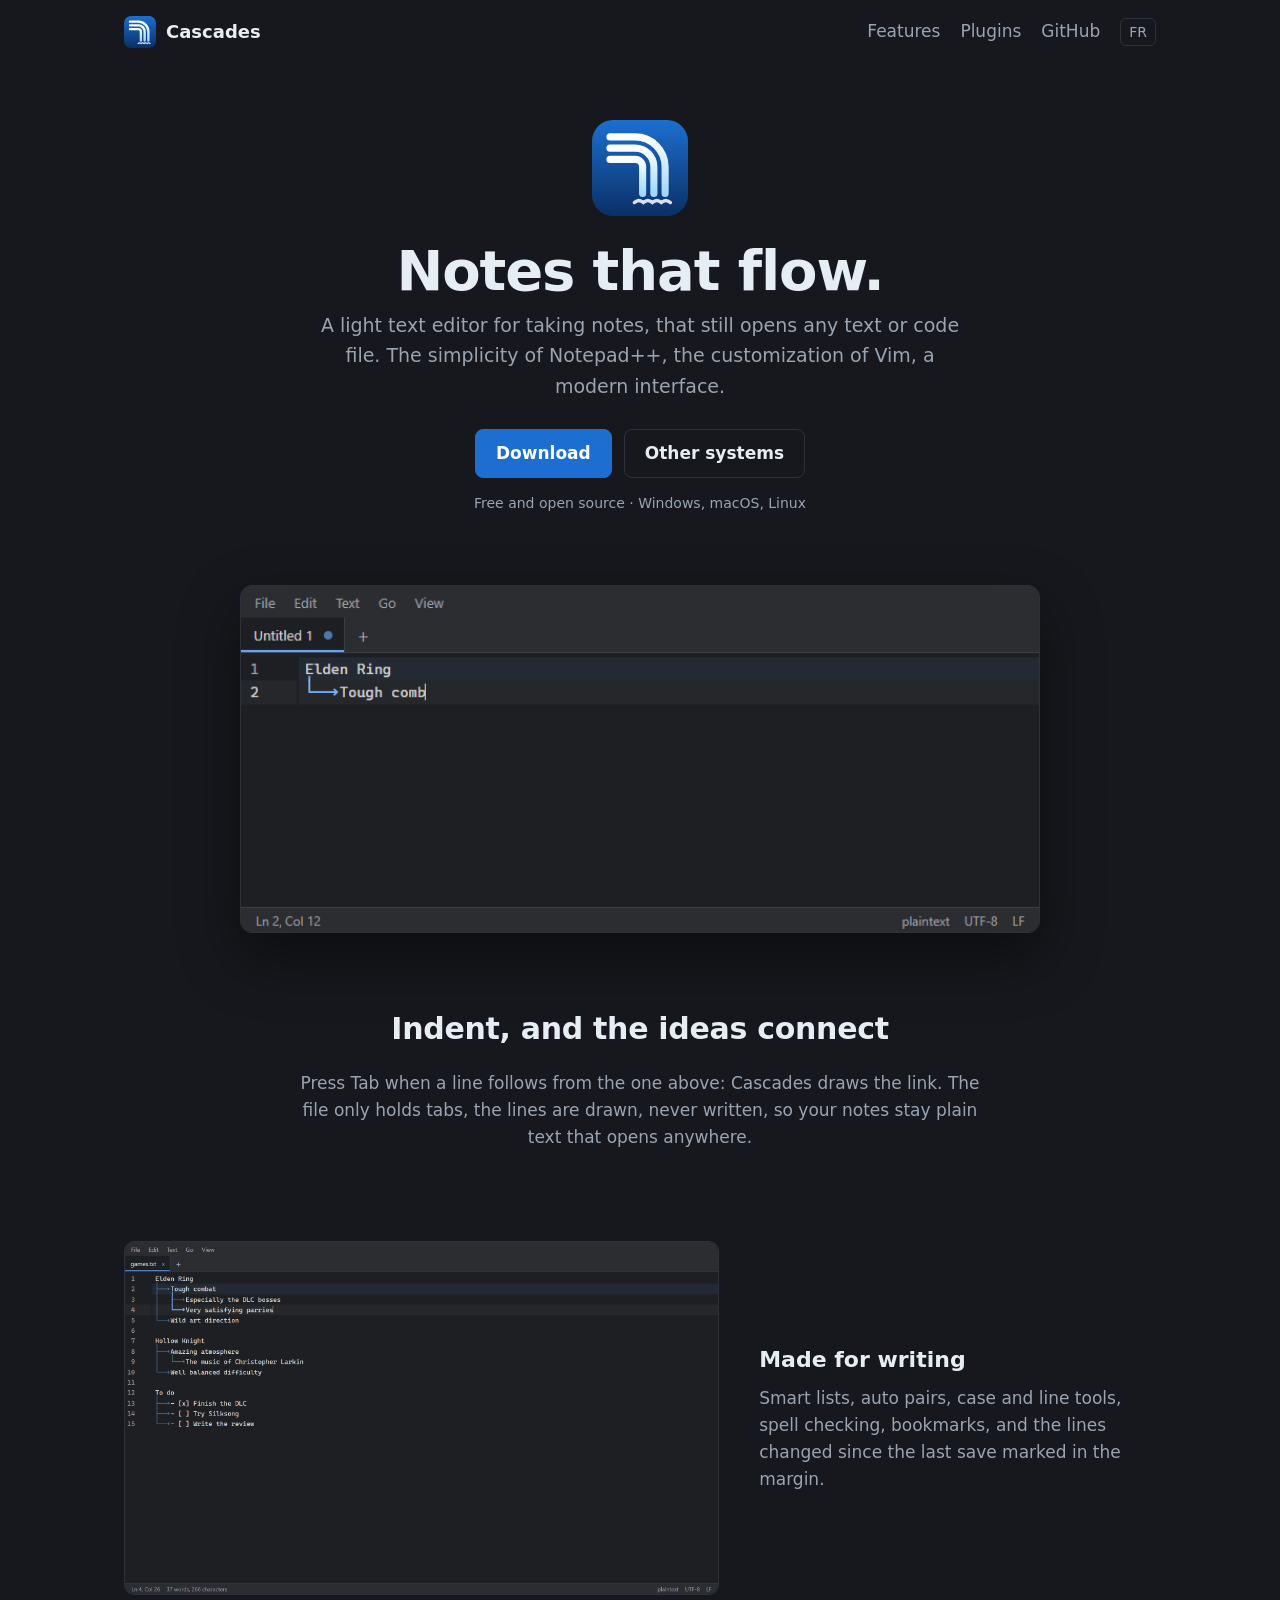
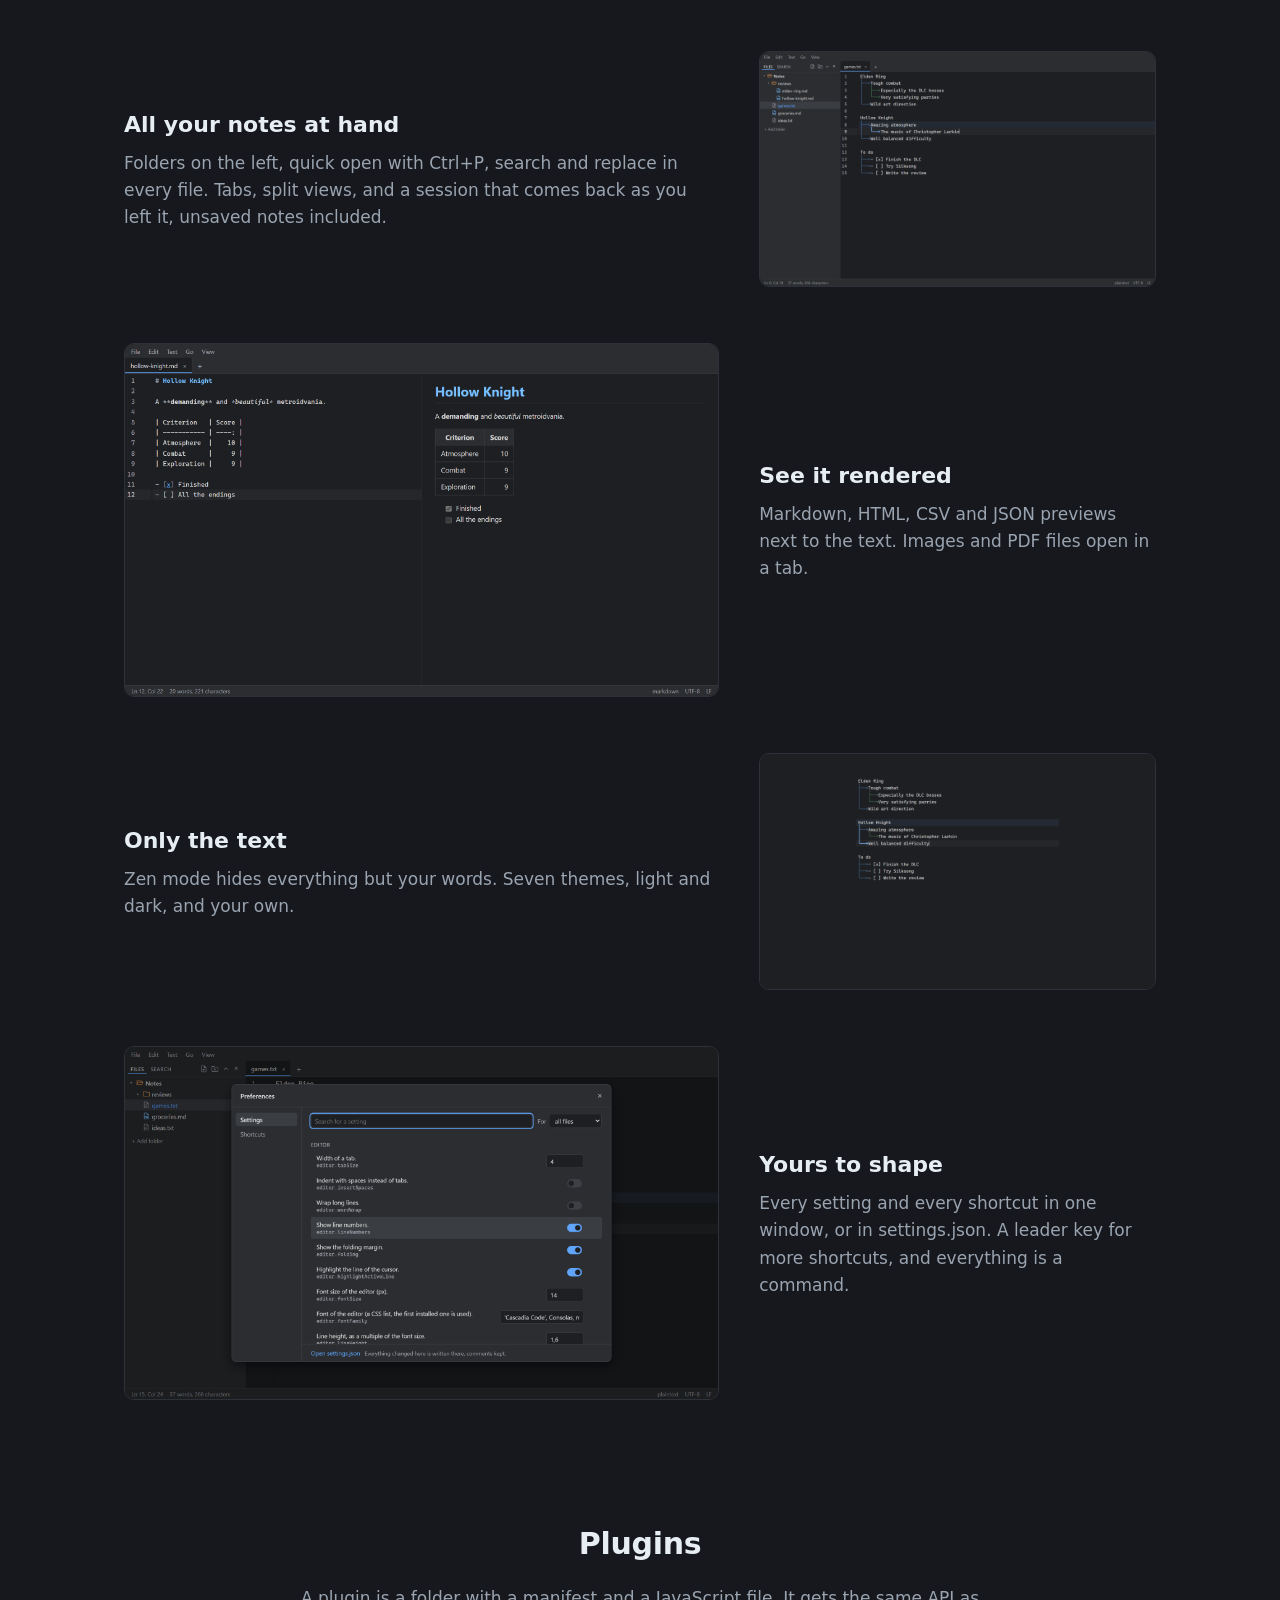
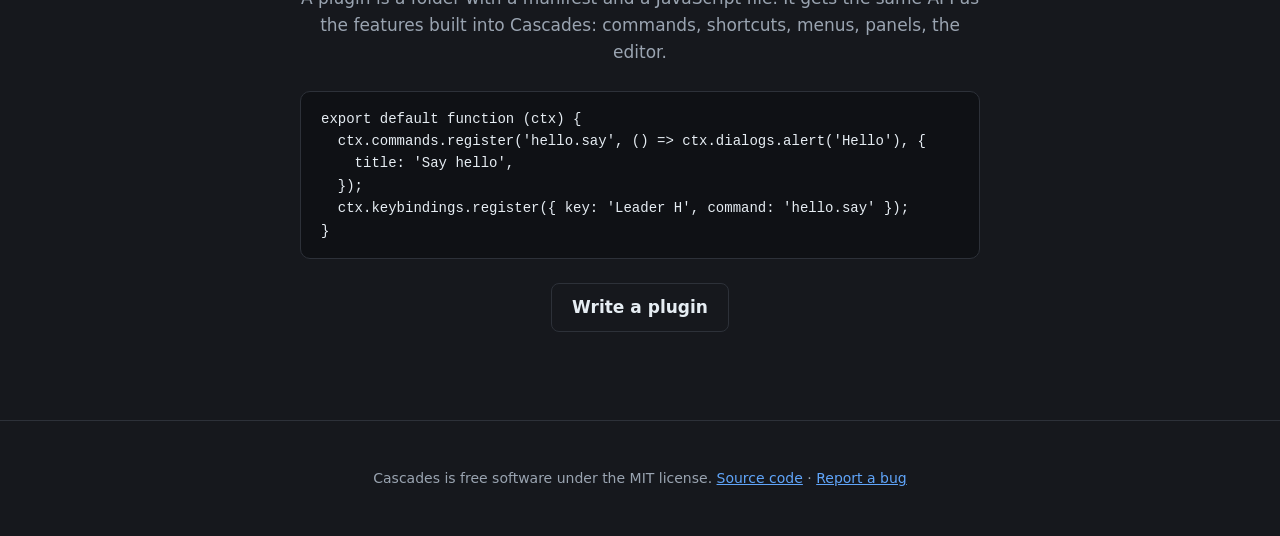
==== index.html @ d2a91aab "feat: first version of the site" ====
<!doctype html>
<html lang="en">
  <head>
    <meta charset="utf-8" />
    <meta name="viewport" content="width=device-width, initial-scale=1" />
    <title>Cascades, a light editor for your notes</title>
    <meta
      name="description"
      content="A light text editor for taking notes, that still opens any text or code file. Free and open source, for Windows, macOS and Linux."
    />
    <link rel="icon" href="assets/logo.svg" type="image/svg+xml" />
    <link rel="stylesheet" href="style.css" />
  </head>
  <body>
    <header class="top">
      <a class="brand" href="#">
        <img src="assets/logo.svg" alt="" width="32" height="32" />
        <span>Cascades</span>
      </a>
      <nav>
        <a href="#features" data-i18n="nav.features">Features</a>
        <a href="#plugins" data-i18n="nav.plugins">Plugins</a>
        <a href="https://github.com/anderson3x11/cascades">GitHub</a>
        <button id="language" type="button" aria-label="Français">FR</button>
      </nav>
    </header>

    <main>
      <section class="hero">
        <img class="hero-logo" src="assets/logo.svg" alt="" width="96" height="96" />
        <h1 data-i18n="hero.title">Notes that flow.</h1>
        <p class="lead" data-i18n="hero.lead">
          A light text editor for taking notes, that still opens any text or code file. The
          simplicity of Notepad++, the customization of Vim, a modern interface.
        </p>
        <div class="download">
          <a id="download" class="button primary" href="https://github.com/anderson3x11/cascades/releases/latest">
            <span data-i18n="hero.download">Download</span>
          </a>
          <a class="button" href="https://github.com/anderson3x11/cascades/releases/latest" data-i18n="hero.others"
            >Other systems</a
          >
        </div>
        <p class="meta" id="version" data-i18n="hero.meta">Free and open source · Windows, macOS, Linux</p>
      </section>

      <section class="window">
        <img
          src="assets/cascades.gif"
          width="760"
          height="330"
          alt="Typing a note: each indented line gets its connector"
          data-i18n-alt="hero.gif"
        />
      </section>

      <section class="cascades">
        <h2 data-i18n="cascades.title">Indent, and the ideas connect</h2>
        <p data-i18n="cascades.text">
          Press Tab when a line follows from the one above: Cascades draws the link. The file only holds tabs, the
          lines are drawn, never written, so your notes stay plain text that opens anywhere.
        </p>
      </section>

      <section id="features" class="features">
        <article>
          <img src="assets/editor.png" alt="" loading="lazy" />
          <div>
            <h3 data-i18n="f1.title">Made for writing</h3>
            <p data-i18n="f1.text">
              Smart lists, auto pairs, case and line tools, spell checking, bookmarks, and the lines changed since
              the last save marked in the margin.
            </p>
          </div>
        </article>
        <article>
          <img src="assets/cascades.png" alt="" loading="lazy" />
          <div>
            <h3 data-i18n="f2.title">All your notes at hand</h3>
            <p data-i18n="f2.text">
              Folders on the left, quick open with Ctrl+P, search and replace in every file. Tabs, split views, and
              a session that comes back as you left it, unsaved notes included.
            </p>
          </div>
        </article>
        <article>
          <img src="assets/preview.png" alt="" loading="lazy" />
          <div>
            <h3 data-i18n="f3.title">See it rendered</h3>
            <p data-i18n="f3.text">
              Markdown, HTML, CSV and JSON previews next to the text. Images and PDF files open in a tab.
            </p>
          </div>
        </article>
        <article>
          <img src="assets/zen.png" alt="" loading="lazy" />
          <div>
            <h3 data-i18n="f4.title">Only the text</h3>
            <p data-i18n="f4.text">
              Zen mode hides everything but your words. Seven themes, light and dark, and your own.
            </p>
          </div>
        </article>
        <article>
          <img src="assets/preferences.png" alt="" loading="lazy" />
          <div>
            <h3 data-i18n="f5.title">Yours to shape</h3>
            <p data-i18n="f5.text">
              Every setting and every shortcut in one window, or in settings.json. A leader key for more shortcuts,
              and everything is a command.
            </p>
          </div>
        </article>
      </section>

      <section id="plugins" class="plugins">
        <h2 data-i18n="plugins.title">Plugins</h2>
        <p data-i18n="plugins.text">
          A plugin is a folder with a manifest and a JavaScript file. It gets the same API as the features built
          into Cascades: commands, shortcuts, menus, panels, the editor.
        </p>
        <pre><code>export default function (ctx) {
  ctx.commands.register('hello.say', () =&gt; ctx.dialogs.alert('Hello'), {
    title: 'Say hello',
  });
  ctx.keybindings.register({ key: 'Leader H', command: 'hello.say' });
}</code></pre>
        <a class="button" href="https://github.com/anderson3x11/cascades/blob/main/docs/plugins.md" data-i18n="plugins.link"
          >Write a plugin</a
        >
      </section>
    </main>

    <footer>
      <p>
        <span data-i18n="footer.license">Cascades is free software under the MIT license.</span>
        <a href="https://github.com/anderson3x11/cascades" data-i18n="footer.source">Source code</a> ·
        <a href="https://github.com/anderson3x11/cascades/issues/new/choose" data-i18n="footer.issue">Report a bug</a>
      </p>
    </footer>

    <script src="main.js"></script>
  </body>
</html>
---- style.css ----
:root {
  --bg: #16181d;
  --surface: #1f2228;
  --border: #2d3139;
  --fg: #e6edf3;
  --muted: #9aa4b1;
  --accent: #60a5fa;
  --accent-strong: #1c6fd1;
  --code: #0f1115;
  color-scheme: dark;
}

* {
  box-sizing: border-box;
}

body {
  margin: 0;
  background: var(--bg);
  color: var(--fg);
  font:
    17px/1.6 system-ui,
    'Segoe UI',
    sans-serif;
}

a {
  color: var(--accent);
}

img {
  max-width: 100%;
  height: auto;
}

.top {
  display: flex;
  align-items: center;
  justify-content: space-between;
  max-width: 1080px;
  margin: 0 auto;
  padding: 16px 24px;
}

.brand {
  display: flex;
  gap: 10px;
  align-items: center;
  color: var(--fg);
  font-weight: 600;
  font-size: 18px;
  text-decoration: none;
}

nav {
  display: flex;
  gap: 20px;
  align-items: center;
}

nav a {
  color: var(--muted);
  text-decoration: none;
}

nav a:hover {
  color: var(--fg);
}

#language {
  padding: 2px 8px;
  border: 1px solid var(--border);
  border-radius: 6px;
  background: none;
  color: var(--muted);
  font: inherit;
  font-size: 14px;
  cursor: pointer;
}

main {
  max-width: 1080px;
  margin: 0 auto;
  padding: 0 24px;
}

.hero {
  padding: 56px 0 32px;
  text-align: center;
}

.hero-logo {
  width: 96px;
}

h1 {
  margin: 16px 0 8px;
  font-size: clamp(36px, 6vw, 56px);
  line-height: 1.1;
  letter-spacing: -0.02em;
}

.lead {
  max-width: 640px;
  margin: 0 auto;
  color: var(--muted);
  font-size: 19px;
}

.download {
  display: flex;
  flex-wrap: wrap;
  gap: 12px;
  justify-content: center;
  margin-top: 28px;
}

.button {
  display: inline-block;
  padding: 10px 20px;
  border: 1px solid var(--border);
  border-radius: 8px;
  color: var(--fg);
  font-weight: 600;
  text-decoration: none;
}

.button:hover {
  border-color: var(--accent);
}

.button.primary {
  border-color: var(--accent-strong);
  background: var(--accent-strong);
  color: #fff;
}

.button.primary:hover {
  background: #2a7fe0;
}

.meta {
  color: var(--muted);
  font-size: 14px;
}

.window {
  max-width: 800px;
  margin: 24px auto 0;
  padding: 0;
  overflow: hidden;
  border: 1px solid var(--border);
  border-radius: 12px;
  box-shadow: 0 24px 60px rgb(0 0 0 / 45%);
}

.window img {
  display: block;
  width: 100%;
}

.cascades,
.plugins {
  max-width: 680px;
  margin: 0 auto;
  padding: 72px 0 24px;
  text-align: center;
}

h2 {
  margin: 0 0 12px;
  font-size: 30px;
  letter-spacing: -0.01em;
}

.cascades p,
.plugins p {
  color: var(--muted);
}

.features {
  display: grid;
  gap: 56px;
  padding: 48px 0;
}

.features article {
  display: grid;
  grid-template-columns: 3fr 2fr;
  gap: 40px;
  align-items: center;
}

.features article:nth-child(even) img {
  order: 2;
}

.features img {
  border: 1px solid var(--border);
  border-radius: 10px;
}

h3 {
  margin: 0 0 8px;
  font-size: 22px;
}

.features p {
  margin: 0;
  color: var(--muted);
}

pre {
  overflow-x: auto;
  margin: 24px 0;
  padding: 16px 20px;
  border: 1px solid var(--border);
  border-radius: 10px;
  background: var(--code);
  font-size: 14px;
  text-align: left;
}

code {
  font-family: 'Cascadia Code', Consolas, 'SF Mono', Menlo, monospace;
}

footer {
  margin-top: 64px;
  padding: 32px 24px;
  border-top: 1px solid var(--border);
  color: var(--muted);
  font-size: 14px;
  text-align: center;
}

@media (max-width: 760px) {
  nav a:not([href^='https']) {
    display: none;
  }

  .features article {
    grid-template-columns: 1fr;
    gap: 16px;
  }

  .features article:nth-child(even) img {
    order: 0;
  }
}
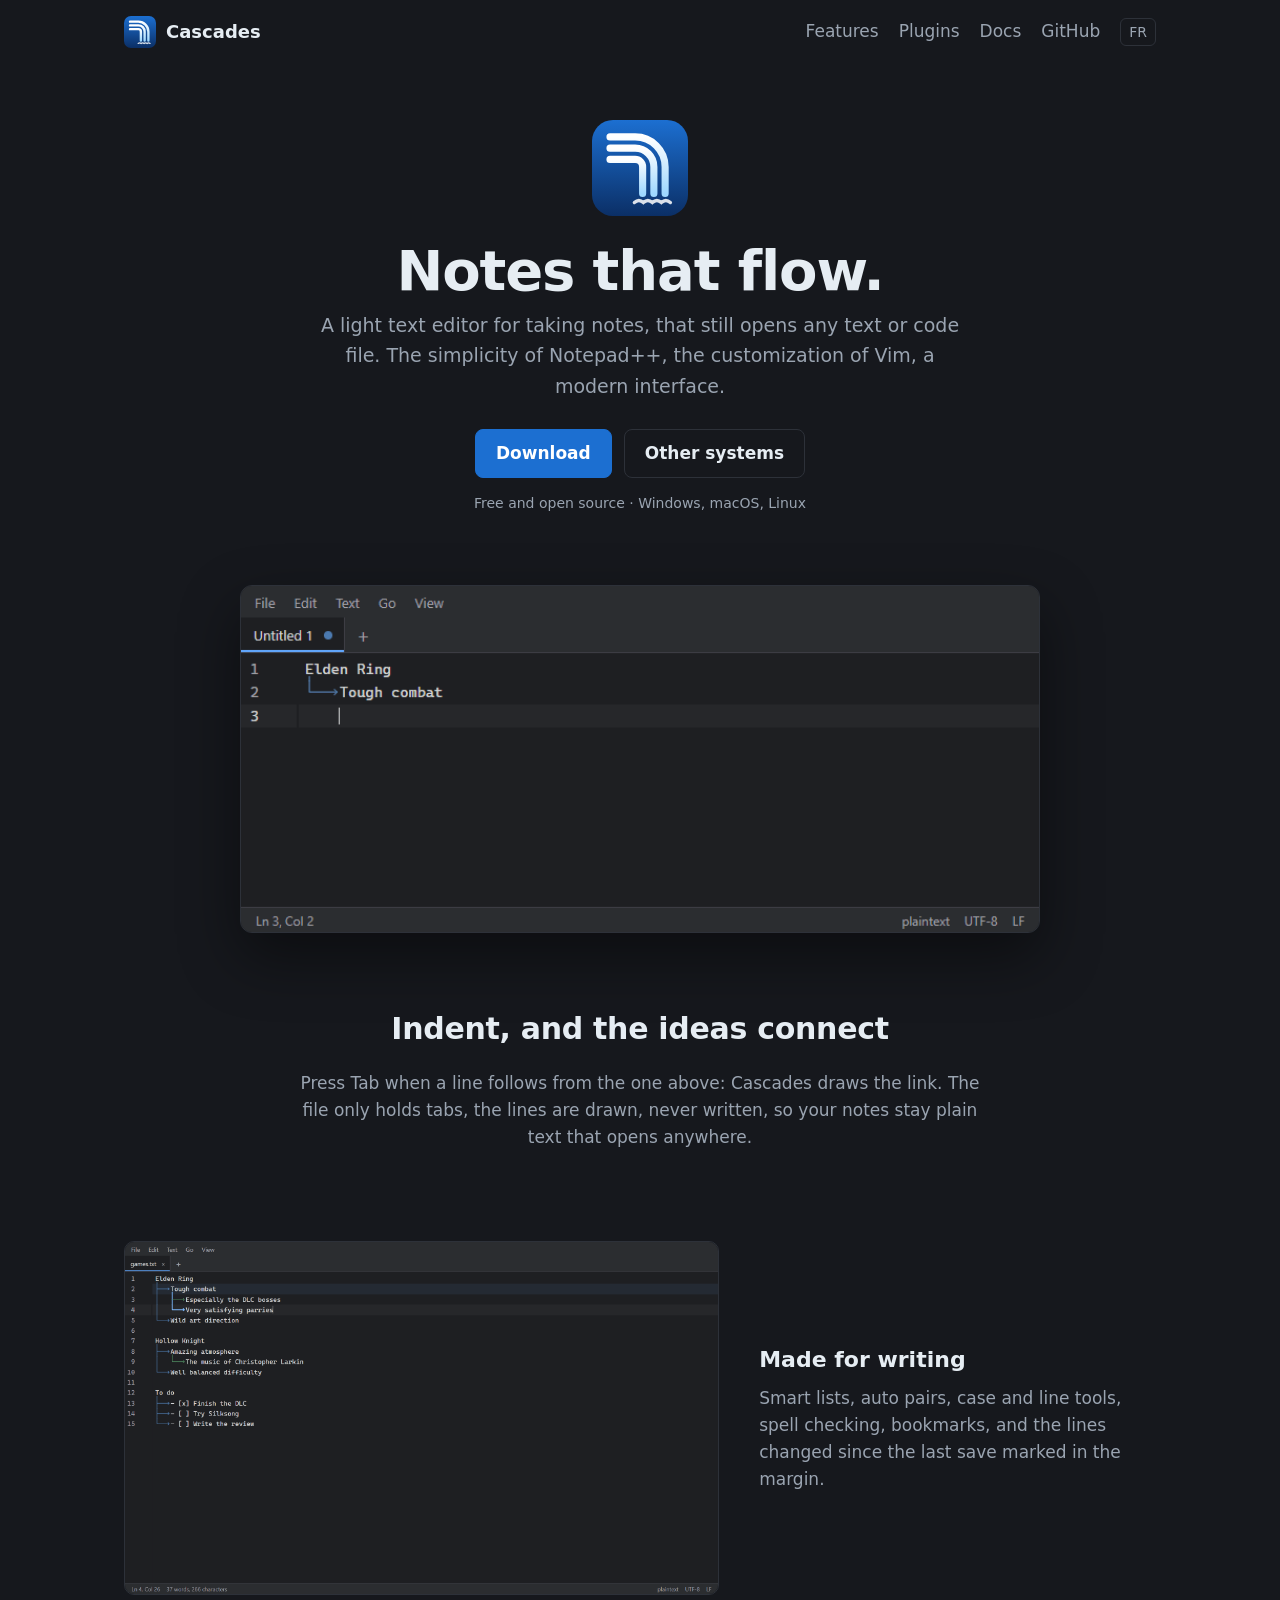
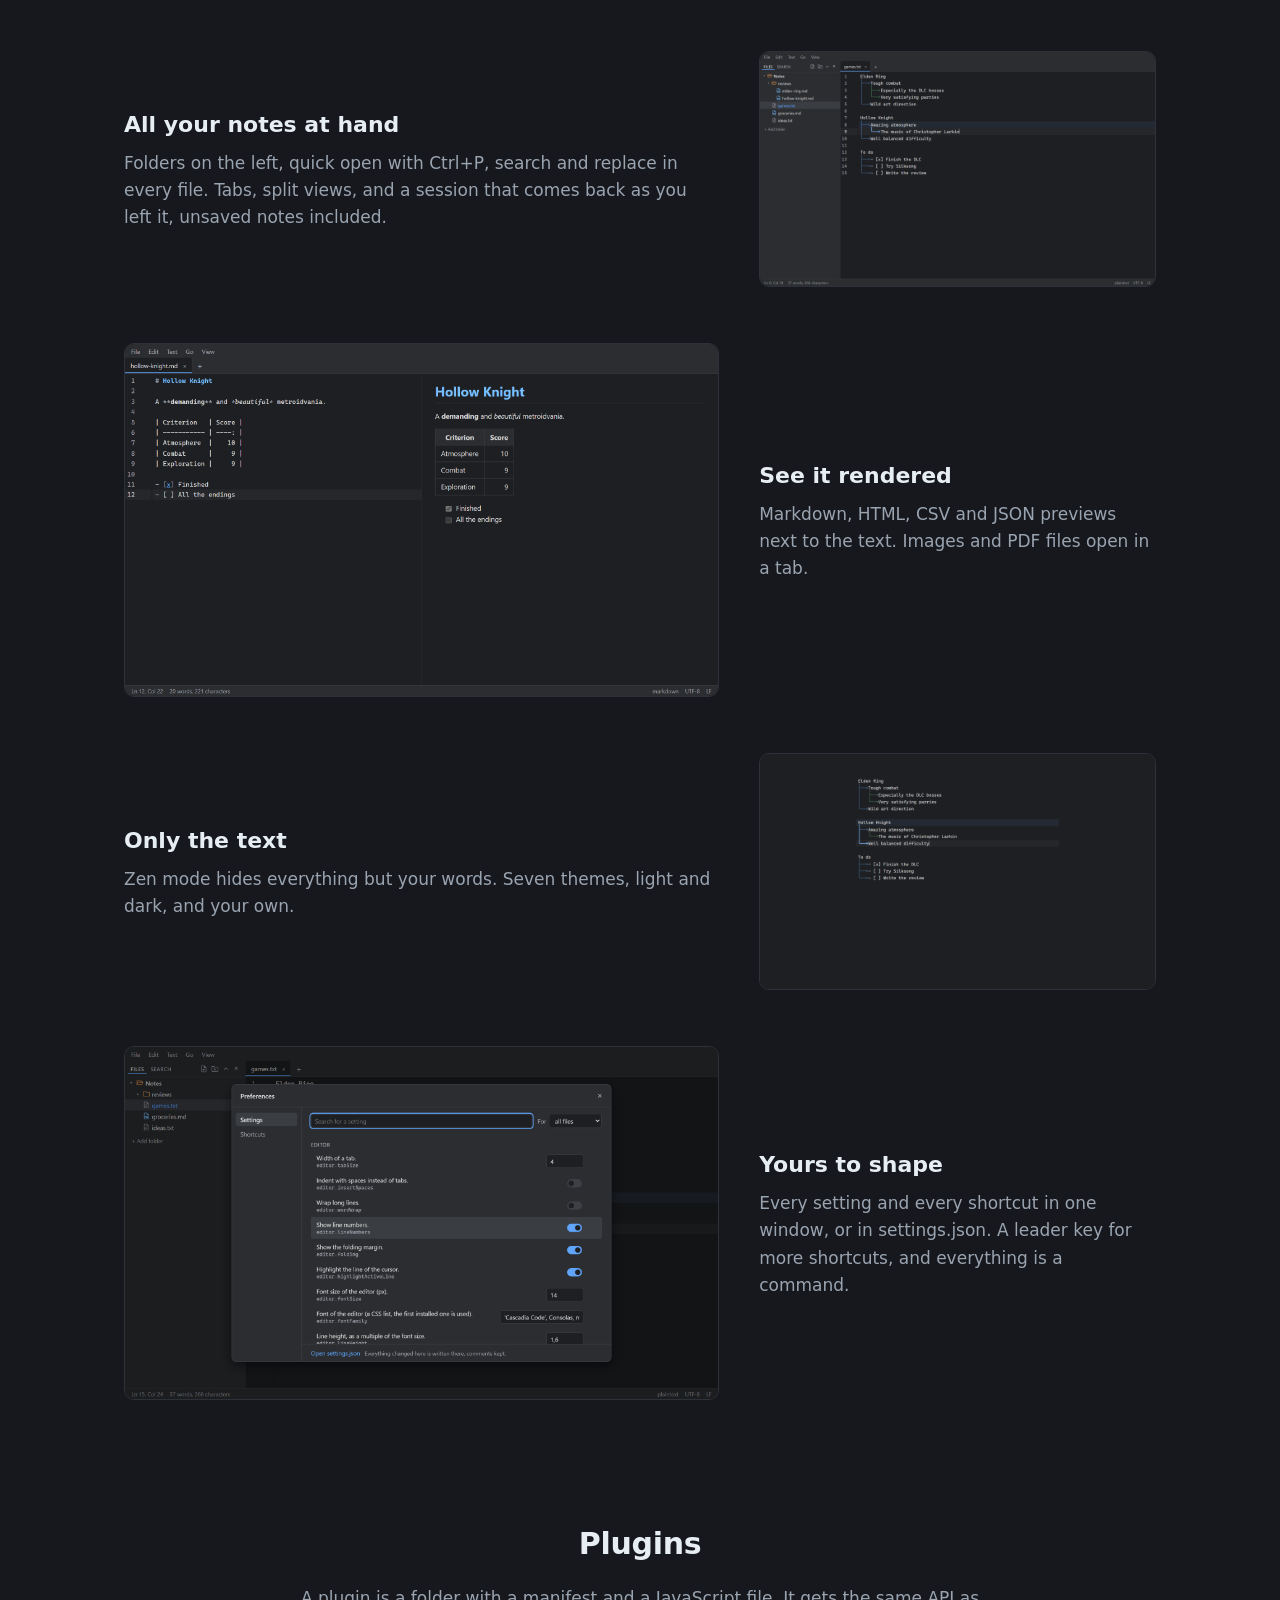
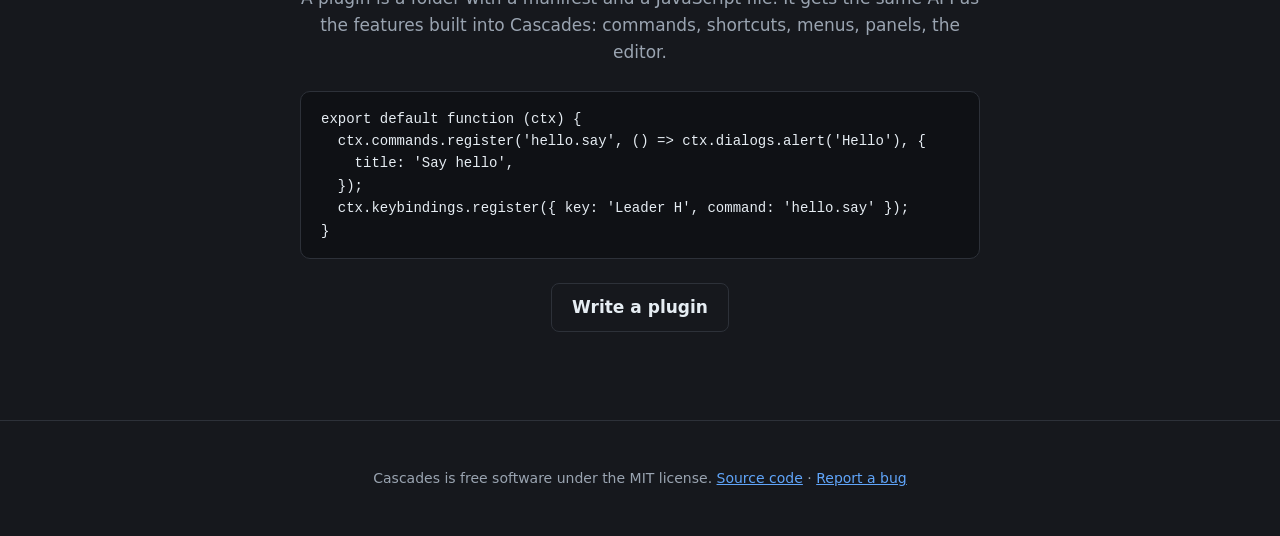
==== commit 8b9e11d4: "added docs page" ====
--- a/index.html
+++ b/index.html
@@ -20,6 +20,7 @@
       <nav>
         <a href="#features" data-i18n="nav.features">Features</a>
         <a href="#plugins" data-i18n="nav.plugins">Plugins</a>
+        <a href="docs.html" data-i18n="nav.docs">Docs</a>
         <a href="https://github.com/anderson3x11/cascades">GitHub</a>
         <button id="language" type="button" aria-label="Français">FR</button>
       </nav>
--- a/style.css
+++ b/style.css
@@ -235,7 +235,7 @@
 }
 
 @media (max-width: 760px) {
-  nav a:not([href^='https']) {
+  nav a[href*='#'] {
     display: none;
   }
 
@@ -248,3 +248,186 @@
     order: 0;
   }
 }
+
+/* Documentation */
+
+.docs {
+  max-width: 920px;
+  padding-top: 32px;
+}
+
+.docs h1 {
+  text-align: left;
+}
+
+.docs .lead {
+  margin: 0;
+}
+
+.basics {
+  display: grid;
+  grid-template-columns: repeat(auto-fit, minmax(240px, 1fr));
+  gap: 16px;
+  margin: 32px 0;
+}
+
+.basics > div {
+  padding: 16px 18px;
+  border: 1px solid var(--border);
+  border-radius: 10px;
+  background: var(--surface);
+}
+
+.basics p {
+  margin: 0;
+  color: var(--muted);
+  font-size: 15px;
+  overflow-wrap: anywhere;
+}
+
+.tools {
+  position: sticky;
+  top: 0;
+  z-index: 1;
+  display: flex;
+  flex-wrap: wrap;
+  gap: 12px;
+  align-items: center;
+  padding: 12px 0;
+  background: var(--bg);
+}
+
+#search {
+  flex: 1;
+  min-width: 200px;
+  padding: 8px 12px;
+  border: 1px solid var(--border);
+  border-radius: 8px;
+  background: var(--surface);
+  color: var(--fg);
+  font: inherit;
+}
+
+.systems {
+  display: flex;
+  overflow: hidden;
+  border: 1px solid var(--border);
+  border-radius: 8px;
+}
+
+.systems button {
+  padding: 8px 12px;
+  border: none;
+  background: none;
+  color: var(--muted);
+  font: inherit;
+  font-size: 14px;
+  cursor: pointer;
+}
+
+.systems button[aria-pressed='true'] {
+  background: var(--surface);
+  color: var(--fg);
+}
+
+#search:focus-visible,
+.systems button:focus-visible,
+#language:focus-visible {
+  outline: 2px solid var(--accent);
+  outline-offset: 1px;
+}
+
+.docs h2 {
+  margin-top: 40px;
+}
+
+.reference h3 {
+  margin: 28px 0 6px;
+  color: var(--muted);
+  font-size: 13px;
+  letter-spacing: 0.06em;
+  text-transform: uppercase;
+}
+
+.reference dl {
+  margin: 0;
+}
+
+.reference .row {
+  display: flex;
+  gap: 16px;
+  justify-content: space-between;
+  padding: 8px 0;
+  border-bottom: 1px solid var(--border);
+}
+
+.reference dt {
+  display: flex;
+  flex-direction: column;
+  min-width: 0;
+}
+
+.reference dt code {
+  color: var(--muted);
+  font-size: 12px;
+}
+
+.reference .setting dt code {
+  order: -1;
+  color: var(--fg);
+  font-size: 14px;
+}
+
+.reference .setting dt span {
+  color: var(--muted);
+  font-size: 15px;
+}
+
+.reference dd {
+  display: flex;
+  flex: none;
+  flex-wrap: wrap;
+  gap: 6px;
+  justify-content: flex-end;
+  align-content: flex-start;
+  max-width: 45%;
+  margin: 0;
+}
+
+.reference .setting dd {
+  flex-direction: column;
+  align-items: flex-end;
+  color: var(--muted);
+  text-align: right;
+  overflow-wrap: anywhere;
+}
+
+kbd {
+  padding: 2px 8px;
+  border: 1px solid var(--border);
+  border-bottom-width: 2px;
+  border-radius: 6px;
+  background: var(--surface);
+  font-family: inherit;
+  font-size: 13px;
+  white-space: nowrap;
+}
+
+.empty {
+  color: var(--muted);
+}
+
+@media (max-width: 760px) {
+  .reference .row {
+    flex-direction: column;
+    gap: 6px;
+  }
+
+  .reference dd,
+  .reference .setting dd {
+    justify-content: flex-start;
+    align-items: flex-start;
+    max-width: none;
+    text-align: left;
+  }
+}
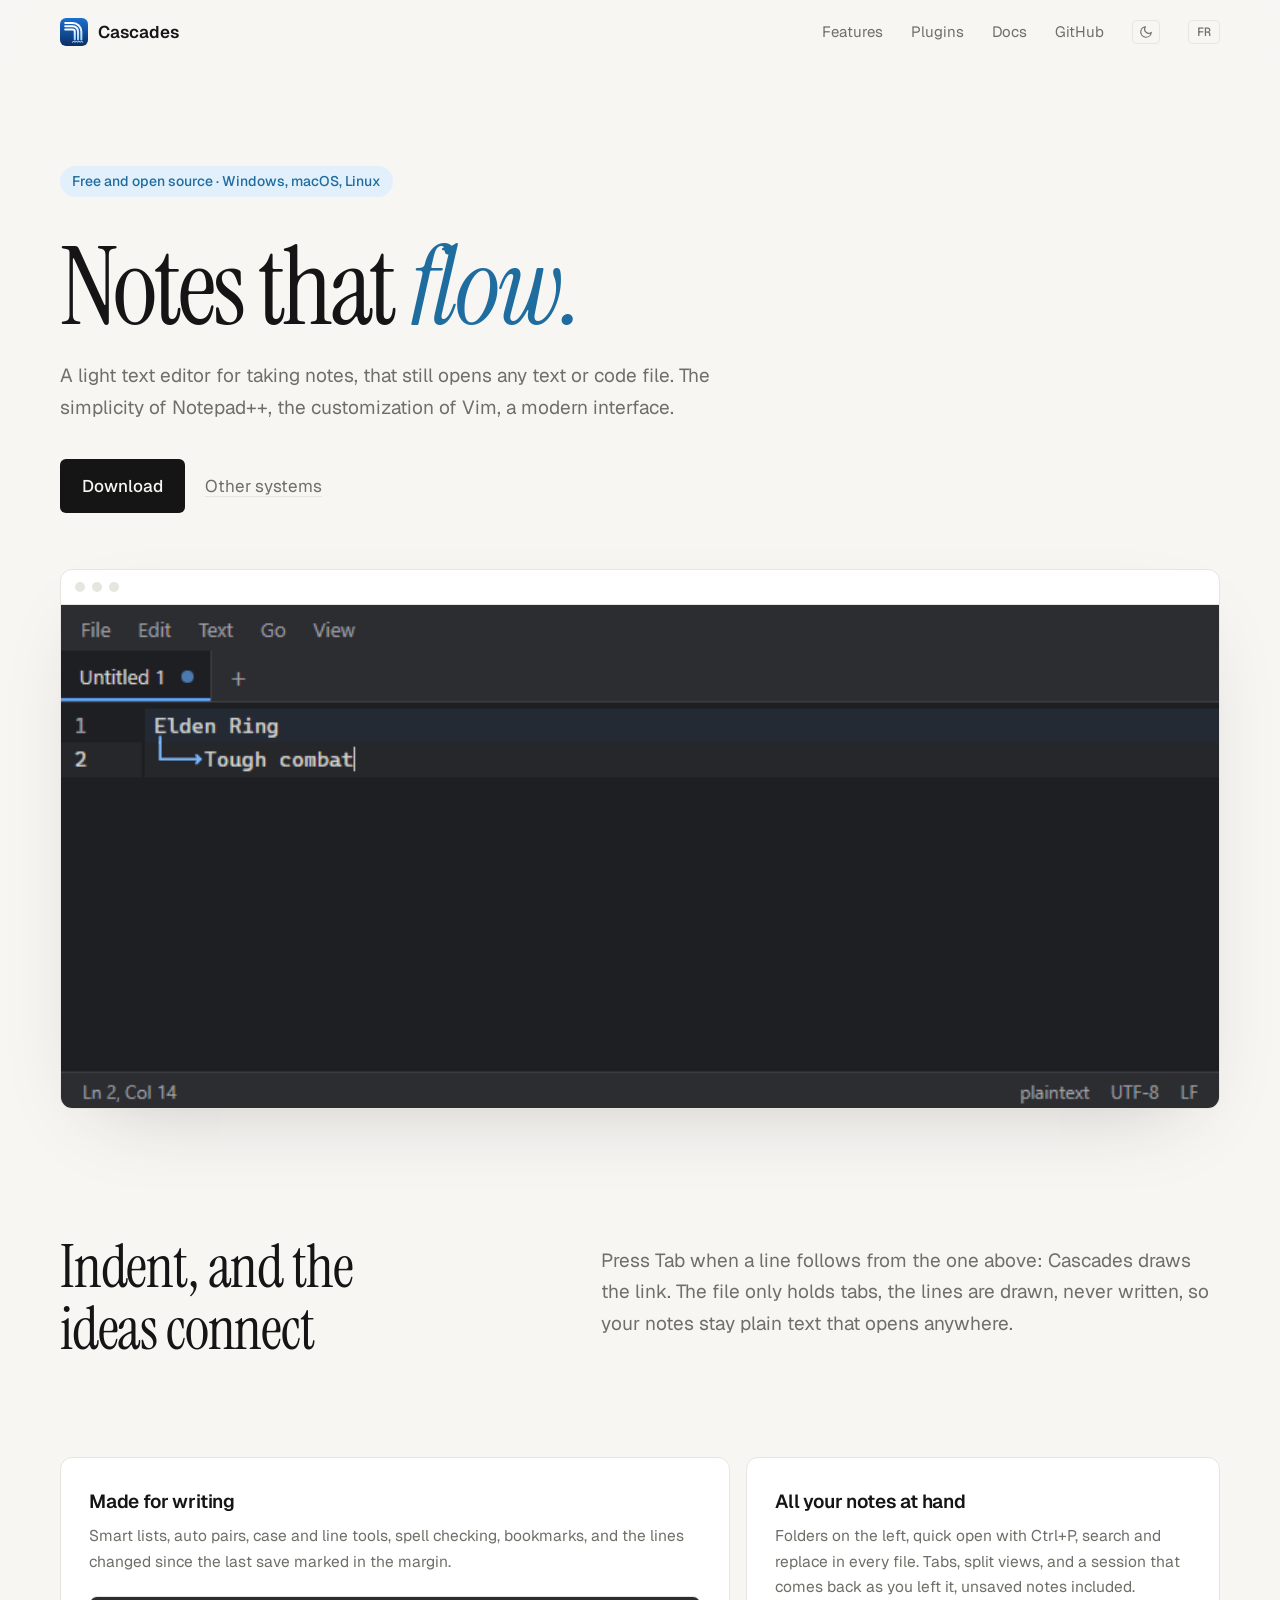
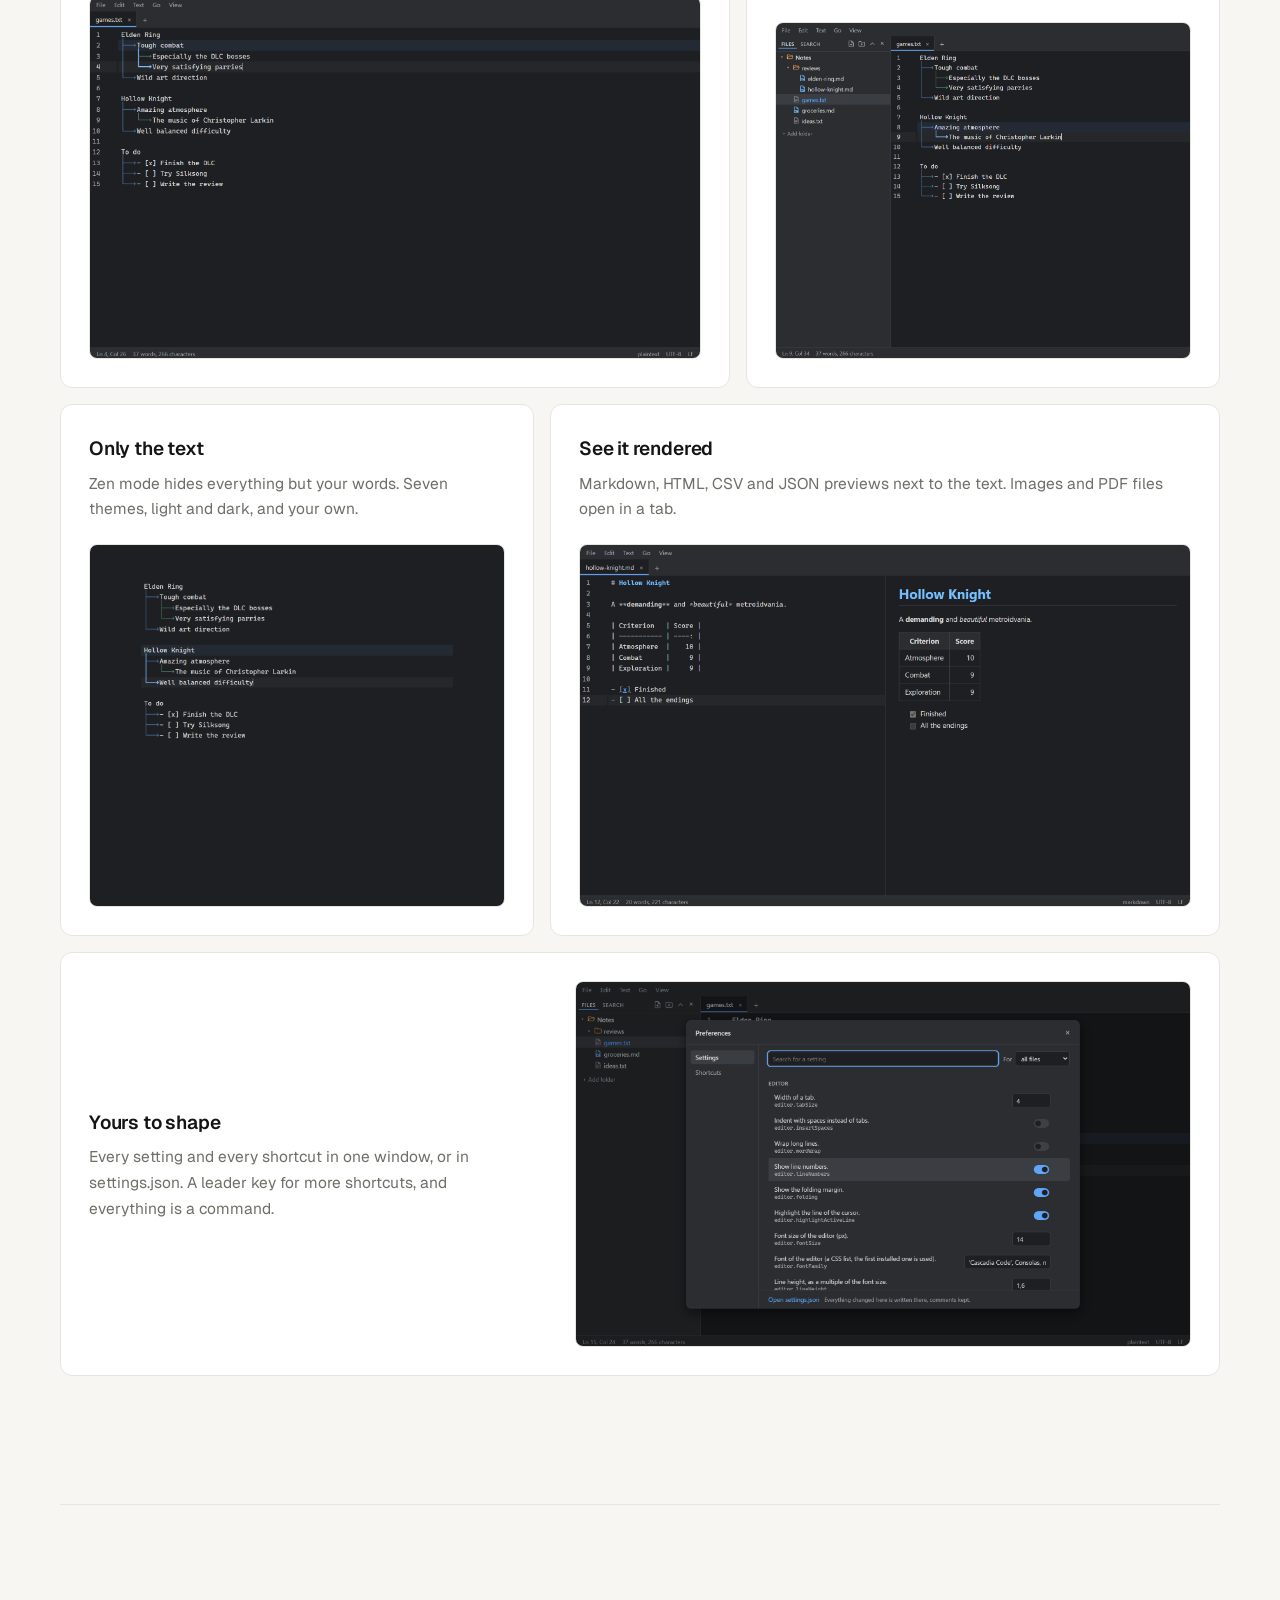
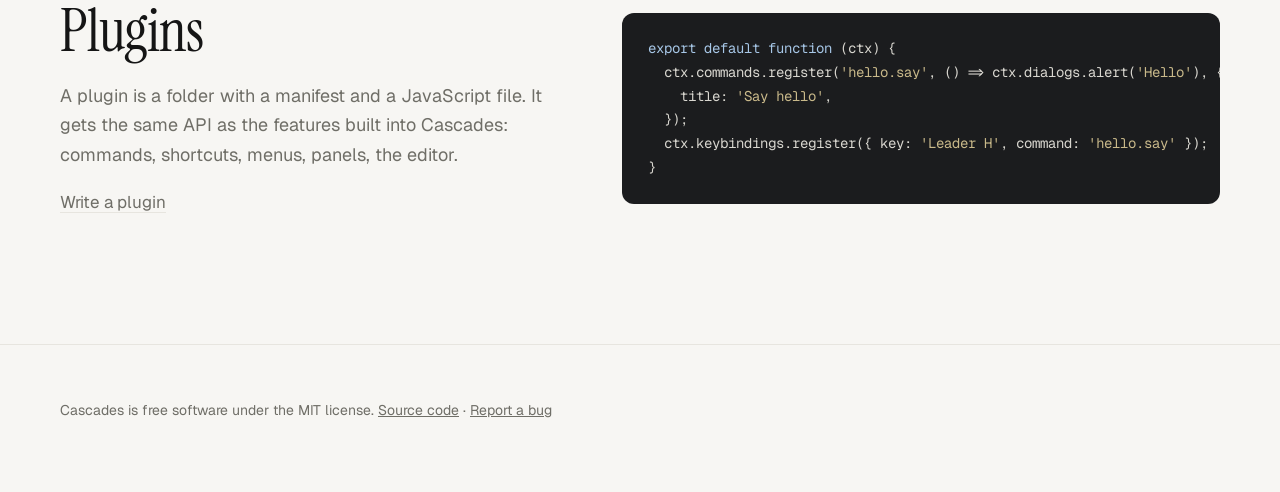
==== commit 31530968: "feat: redesign the site with a light editorial style, dark mode and zoomable screenshots" ====
--- a/index.html
+++ b/index.html
@@ -9,12 +9,34 @@
       content="A light text editor for taking notes, that still opens any text or code file. Free and open source, for Windows, macOS and Linux."
     />
     <link rel="icon" href="assets/logo.svg" type="image/svg+xml" />
+    <link rel="preconnect" href="https://fonts.googleapis.com" />
+    <link rel="preconnect" href="https://fonts.gstatic.com" crossorigin />
+    <link
+      rel="stylesheet"
+      href="https://fonts.googleapis.com/css2?family=Instrument+Serif:ital@0;1&family=Geist:wght@400;500;600&family=Geist+Mono:wght@400;500&display=swap"
+    />
     <link rel="stylesheet" href="style.css" />
+    <script>
+      // Before the first paint: the saved theme, or the system one.
+      {
+        let theme = null;
+        try {
+          theme = localStorage.getItem('theme');
+        } catch {
+          // Private window: follow the system.
+        }
+        if (theme !== 'dark' && theme !== 'light') {
+          theme = matchMedia('(prefers-color-scheme: dark)').matches ? 'dark' : 'light';
+        }
+        document.documentElement.dataset.theme = theme;
+      }
+      document.documentElement.classList.add('js');
+    </script>
   </head>
   <body>
     <header class="top">
       <a class="brand" href="#">
-        <img src="assets/logo.svg" alt="" width="32" height="32" />
+        <img src="assets/logo.svg" alt="" width="28" height="28" />
         <span>Cascades</span>
       </a>
       <nav>
@@ -22,50 +44,56 @@
         <a href="#plugins" data-i18n="nav.plugins">Plugins</a>
         <a href="docs.html" data-i18n="nav.docs">Docs</a>
         <a href="https://github.com/anderson3x11/cascades">GitHub</a>
+        <button id="theme" type="button" aria-label="Switch theme">
+          <svg class="moon" width="14" height="14" viewBox="0 0 24 24" fill="none" stroke="currentColor" stroke-width="2" stroke-linecap="round" stroke-linejoin="round" aria-hidden="true"><path d="M21 12.8A9 9 0 1 1 11.2 3a7 7 0 0 0 9.8 9.8z" /></svg>
+          <svg class="sun" width="14" height="14" viewBox="0 0 24 24" fill="none" stroke="currentColor" stroke-width="2" stroke-linecap="round" aria-hidden="true"><circle cx="12" cy="12" r="4" /><path d="M12 2v2M12 20v2M4.9 4.9l1.4 1.4M17.7 17.7l1.4 1.4M2 12h2M20 12h2M4.9 19.1l1.4-1.4M17.7 6.3l1.4-1.4" /></svg>
+        </button>
         <button id="language" type="button" aria-label="Français">FR</button>
       </nav>
     </header>
 
     <main>
       <section class="hero">
-        <img class="hero-logo" src="assets/logo.svg" alt="" width="96" height="96" />
-        <h1 data-i18n="hero.title">Notes that flow.</h1>
-        <p class="lead" data-i18n="hero.lead">
-          A light text editor for taking notes, that still opens any text or code file. The
-          simplicity of Notepad++, the customization of Vim, a modern interface.
+        <p class="tag reveal" id="version" data-i18n="hero.meta">Free and open source · Windows, macOS, Linux</p>
+        <h1 class="reveal" style="--i: 1">
+          <span data-i18n="hero.title">Notes that</span> <em data-i18n="hero.flow">flow.</em>
+        </h1>
+        <p class="lead reveal" style="--i: 2" data-i18n="hero.lead">
+          A light text editor for taking notes, that still opens any text or code file. The simplicity of
+          Notepad++, the customization of Vim, a modern interface.
         </p>
-        <div class="download">
-          <a id="download" class="button primary" href="https://github.com/anderson3x11/cascades/releases/latest">
+        <div class="download reveal" style="--i: 3">
+          <a id="download" class="button" href="https://github.com/anderson3x11/cascades/releases/latest">
             <span data-i18n="hero.download">Download</span>
           </a>
-          <a class="button" href="https://github.com/anderson3x11/cascades/releases/latest" data-i18n="hero.others"
+          <a class="link" href="https://github.com/anderson3x11/cascades/releases/latest" data-i18n="hero.others"
             >Other systems</a
           >
         </div>
-        <p class="meta" id="version" data-i18n="hero.meta">Free and open source · Windows, macOS, Linux</p>
       </section>
 
-      <section class="window">
+      <div class="window reveal">
+        <div class="bar"><i></i><i></i><i></i></div>
         <img
           src="assets/cascades.gif"
           width="760"
           height="330"
           alt="Typing a note: each indented line gets its connector"
           data-i18n-alt="hero.gif"
+          data-zoom
         />
-      </section>
+      </div>
 
       <section class="cascades">
-        <h2 data-i18n="cascades.title">Indent, and the ideas connect</h2>
-        <p data-i18n="cascades.text">
+        <h2 class="reveal" data-i18n="cascades.title">Indent, and the ideas connect</h2>
+        <p class="reveal" style="--i: 1" data-i18n="cascades.text">
           Press Tab when a line follows from the one above: Cascades draws the link. The file only holds tabs, the
           lines are drawn, never written, so your notes stay plain text that opens anywhere.
         </p>
       </section>
 
       <section id="features" class="features">
-        <article>
-          <img src="assets/editor.png" alt="" loading="lazy" />
+        <article class="reveal">
           <div>
             <h3 data-i18n="f1.title">Made for writing</h3>
             <p data-i18n="f1.text">
@@ -73,9 +101,11 @@
               the last save marked in the margin.
             </p>
           </div>
+          <div class="shot">
+            <img src="assets/editor.png" width="1920" height="1140" alt="" loading="lazy" data-zoom />
+          </div>
         </article>
-        <article>
-          <img src="assets/cascades.png" alt="" loading="lazy" />
+        <article class="reveal" style="--i: 1">
           <div>
             <h3 data-i18n="f2.title">All your notes at hand</h3>
             <p data-i18n="f2.text">
@@ -83,27 +113,33 @@
               a session that comes back as you left it, unsaved notes included.
             </p>
           </div>
+          <div class="shot">
+            <img src="assets/cascades.png" width="1920" height="1140" alt="" loading="lazy" data-zoom />
+          </div>
         </article>
-        <article>
-          <img src="assets/preview.png" alt="" loading="lazy" />
+        <article class="reveal">
+          <div>
+            <h3 data-i18n="f4.title">Only the text</h3>
+            <p data-i18n="f4.text">
+              Zen mode hides everything but your words. Seven themes, light and dark, and your own.
+            </p>
+          </div>
+          <div class="shot">
+            <img src="assets/zen.png" width="1920" height="1140" alt="" loading="lazy" data-zoom style="object-position: top" />
+          </div>
+        </article>
+        <article class="reveal" style="--i: 1">
           <div>
             <h3 data-i18n="f3.title">See it rendered</h3>
             <p data-i18n="f3.text">
               Markdown, HTML, CSV and JSON previews next to the text. Images and PDF files open in a tab.
             </p>
           </div>
-        </article>
-        <article>
-          <img src="assets/zen.png" alt="" loading="lazy" />
-          <div>
-            <h3 data-i18n="f4.title">Only the text</h3>
-            <p data-i18n="f4.text">
-              Zen mode hides everything but your words. Seven themes, light and dark, and your own.
-            </p>
+          <div class="shot">
+            <img src="assets/preview.png" width="1920" height="1140" alt="" loading="lazy" data-zoom />
           </div>
         </article>
-        <article>
-          <img src="assets/preferences.png" alt="" loading="lazy" />
+        <article class="reveal">
           <div>
             <h3 data-i18n="f5.title">Yours to shape</h3>
             <p data-i18n="f5.text">
@@ -111,24 +147,29 @@
               and everything is a command.
             </p>
           </div>
+          <div class="shot">
+            <img src="assets/preferences.png" width="1920" height="1140" alt="" loading="lazy" data-zoom />
+          </div>
         </article>
       </section>
 
       <section id="plugins" class="plugins">
-        <h2 data-i18n="plugins.title">Plugins</h2>
-        <p data-i18n="plugins.text">
-          A plugin is a folder with a manifest and a JavaScript file. It gets the same API as the features built
-          into Cascades: commands, shortcuts, menus, panels, the editor.
-        </p>
-        <pre><code>export default function (ctx) {
-  ctx.commands.register('hello.say', () =&gt; ctx.dialogs.alert('Hello'), {
-    title: 'Say hello',
+        <div class="reveal">
+          <h2 data-i18n="plugins.title">Plugins</h2>
+          <p data-i18n="plugins.text">
+            A plugin is a folder with a manifest and a JavaScript file. It gets the same API as the features built
+            into Cascades: commands, shortcuts, menus, panels, the editor.
+          </p>
+          <a class="link" href="https://github.com/anderson3x11/cascades/blob/main/docs/plugins.md" data-i18n="plugins.link"
+            >Write a plugin</a
+          >
+        </div>
+        <pre class="reveal" style="--i: 1"><code><span class="k">export default function</span> (ctx) {
+  ctx.commands.register(<span class="s">'hello.say'</span>, () =&gt; ctx.dialogs.alert(<span class="s">'Hello'</span>), {
+    title: <span class="s">'Say hello'</span>,
   });
-  ctx.keybindings.register({ key: 'Leader H', command: 'hello.say' });
+  ctx.keybindings.register({ key: <span class="s">'Leader H'</span>, command: <span class="s">'hello.say'</span> });
 }</code></pre>
-        <a class="button" href="https://github.com/anderson3x11/cascades/blob/main/docs/plugins.md" data-i18n="plugins.link"
-          >Write a plugin</a
-        >
       </section>
     </main>
 
--- a/style.css
+++ b/style.css
@@ -1,17 +1,41 @@
 :root {
-  --bg: #16181d;
-  --surface: #1f2228;
-  --border: #2d3139;
-  --fg: #e6edf3;
-  --muted: #9aa4b1;
-  --accent: #60a5fa;
-  --accent-strong: #1c6fd1;
-  --code: #0f1115;
+  --bg: #f7f6f3;
+  --surface: #ffffff;
+  --border: #e7e5df;
+  --fg: #2a2b2d;
+  --muted: #6f6e67;
+  --ink: #151515;
+  --accent: #1f6c9f;
+  --accent-bg: #e1f0fb;
+  --code: #1b1c1e;
+  --ease: cubic-bezier(0.16, 1, 0.3, 1);
+  --page: max(28px, (100% - 1160px) / 2);
+  --serif: 'Instrument Serif', Georgia, serif;
+  --mono: 'Geist Mono', 'Cascadia Code', Consolas, monospace;
+  color-scheme: light;
+}
+
+/* Set in the head of each page: the saved choice, or the system one. */
+:root[data-theme='dark'] {
+  --bg: #161615;
+  --surface: #1e1e1c;
+  --border: #2f2e2b;
+  --fg: #dcdad4;
+  --muted: #9a988f;
+  --ink: #f3f1ec;
+  --accent: #7fb6e6;
+  --accent-bg: rgb(127 182 230 / 12%);
+  --code: #0f0f0e;
   color-scheme: dark;
 }
 
 * {
   box-sizing: border-box;
+}
+
+html {
+  scroll-behavior: smooth;
+  scroll-padding-top: 80px;
 }
 
 body {
@@ -19,9 +43,10 @@
   background: var(--bg);
   color: var(--fg);
   font:
-    17px/1.6 system-ui,
-    'Segoe UI',
+    17px/1.65 Geist,
+    system-ui,
     sans-serif;
+  -webkit-font-smoothing: antialiased;
 }
 
 a {
@@ -29,252 +54,507 @@
 }
 
 img {
+  display: block;
   max-width: 100%;
   height: auto;
 }
 
+:focus-visible {
+  outline: 2px solid var(--accent);
+  outline-offset: 3px;
+  border-radius: 4px;
+}
+
 .top {
+  position: sticky;
+  top: 0;
+  z-index: 2;
   display: flex;
   align-items: center;
   justify-content: space-between;
-  max-width: 1080px;
-  margin: 0 auto;
-  padding: 16px 24px;
+  height: 64px;
+  padding: 0 var(--page);
+  background: color-mix(in srgb, var(--bg) 82%, transparent);
+  backdrop-filter: blur(12px);
 }
 
 .brand {
   display: flex;
   gap: 10px;
   align-items: center;
-  color: var(--fg);
+  color: var(--ink);
   font-weight: 600;
-  font-size: 18px;
   text-decoration: none;
 }
 
 nav {
   display: flex;
+  gap: 28px;
+  align-items: center;
+  font-size: 15px;
+}
+
+nav a {
+  color: var(--muted);
+  text-decoration: none;
+  transition: color 0.2s;
+}
+
+nav a:hover {
+  color: var(--ink);
+}
+
+#language {
+  padding: 3px 8px;
+  border: 1px solid var(--border);
+  border-radius: 4px;
+  background: none;
+  color: var(--muted);
+  font: 500 12px var(--mono);
+  cursor: pointer;
+  transition:
+    color 0.2s,
+    border-color 0.2s;
+}
+
+#language:hover,
+#theme:hover {
+  border-color: var(--muted);
+  color: var(--ink);
+}
+
+#theme {
+  display: grid;
+  place-items: center;
+  width: 28px;
+  height: 24px;
+  padding: 0;
+  border: 1px solid var(--border);
+  border-radius: 4px;
+  background: none;
+  color: var(--muted);
+  cursor: pointer;
+  transition:
+    color 0.2s,
+    border-color 0.2s;
+}
+
+/* The icon shows the theme a click switches to. */
+[data-theme='dark'] #theme .moon,
+:root:not([data-theme='dark']) #theme .sun {
+  display: none;
+}
+
+main {
+  padding: 0 var(--page);
+}
+
+h1,
+h2 {
+  margin: 0;
+  color: var(--ink);
+  font-family: var(--serif);
+  font-weight: 400;
+  text-wrap: balance;
+}
+
+h1 {
+  font-size: clamp(52px, 8.4vw, 112px);
+  line-height: 0.98;
+  letter-spacing: -0.03em;
+}
+
+h1 em {
+  color: var(--accent);
+}
+
+h2 {
+  font-size: clamp(38px, 4.6vw, 60px);
+  line-height: 1.05;
+  letter-spacing: -0.02em;
+}
+
+h3 {
+  margin: 0 0 6px;
+  color: var(--ink);
+  font-size: 19px;
+  font-weight: 600;
+  letter-spacing: -0.01em;
+}
+
+.lead {
+  max-width: 54ch;
+  margin: 0;
+  color: var(--muted);
+  font-size: 19px;
+  text-wrap: pretty;
+}
+
+/* Home */
+
+.hero {
+  padding: 88px 0 56px;
+}
+
+.hero h1 {
+  max-width: 14ch;
+  margin: 24px 0 20px;
+}
+
+.tag {
+  display: inline-block;
+  padding: 4px 12px;
+  border-radius: 999px;
+  background: var(--accent-bg);
+  color: var(--accent);
+  font-size: 14px;
+  font-weight: 500;
+}
+
+.download {
+  display: flex;
+  flex-wrap: wrap;
   gap: 20px;
   align-items: center;
-}
-
-nav a {
-  color: var(--muted);
-  text-decoration: none;
-}
-
-nav a:hover {
-  color: var(--fg);
-}
-
-#language {
-  padding: 2px 8px;
-  border: 1px solid var(--border);
-  border-radius: 6px;
-  background: none;
-  color: var(--muted);
-  font: inherit;
-  font-size: 14px;
-  cursor: pointer;
-}
-
-main {
-  max-width: 1080px;
-  margin: 0 auto;
-  padding: 0 24px;
-}
-
-.hero {
-  padding: 56px 0 32px;
-  text-align: center;
-}
-
-.hero-logo {
-  width: 96px;
-}
-
-h1 {
-  margin: 16px 0 8px;
-  font-size: clamp(36px, 6vw, 56px);
-  line-height: 1.1;
-  letter-spacing: -0.02em;
-}
-
-.lead {
-  max-width: 640px;
-  margin: 0 auto;
-  color: var(--muted);
-  font-size: 19px;
-}
-
-.download {
-  display: flex;
-  flex-wrap: wrap;
-  gap: 12px;
-  justify-content: center;
-  margin-top: 28px;
+  margin-top: 36px;
 }
 
 .button {
   display: inline-block;
-  padding: 10px 20px;
-  border: 1px solid var(--border);
-  border-radius: 8px;
-  color: var(--fg);
-  font-weight: 600;
+  padding: 13px 22px;
+  border-radius: 6px;
+  background: var(--ink);
+  color: var(--bg);
+  font-weight: 500;
   text-decoration: none;
+  transition:
+    background 0.2s,
+    transform 0.15s var(--ease);
 }
 
 .button:hover {
-  border-color: var(--accent);
-}
-
-.button.primary {
-  border-color: var(--accent-strong);
-  background: var(--accent-strong);
-  color: #fff;
-}
-
-.button.primary:hover {
-  background: #2a7fe0;
-}
-
-.meta {
-  color: var(--muted);
-  font-size: 14px;
+  background: color-mix(in srgb, var(--ink) 82%, var(--bg));
+}
+
+.button:active {
+  transform: scale(0.98);
+}
+
+.link {
+  color: var(--muted);
+  text-decoration: underline;
+  text-decoration-color: var(--border);
+  text-underline-offset: 4px;
+  transition: color 0.2s;
+}
+
+.link:hover {
+  color: var(--ink);
+  text-decoration-color: currentColor;
 }
 
 .window {
-  max-width: 800px;
-  margin: 24px auto 0;
-  padding: 0;
   overflow: hidden;
   border: 1px solid var(--border);
   border-radius: 12px;
-  box-shadow: 0 24px 60px rgb(0 0 0 / 45%);
+  background: var(--surface);
+  box-shadow: 0 30px 80px -40px rgb(40 36 28 / 25%);
+}
+
+.window .bar {
+  display: flex;
+  gap: 7px;
+  padding: 12px 14px;
+  border-bottom: 1px solid var(--border);
+}
+
+.window .bar i {
+  width: 10px;
+  height: 10px;
+  border-radius: 50%;
+  background: var(--border);
 }
 
 .window img {
-  display: block;
   width: 100%;
 }
 
-.cascades,
-.plugins {
-  max-width: 680px;
-  margin: 0 auto;
-  padding: 72px 0 24px;
-  text-align: center;
-}
-
-h2 {
-  margin: 0 0 12px;
-  font-size: 30px;
-  letter-spacing: -0.01em;
-}
-
-.cascades p,
-.plugins p {
-  color: var(--muted);
+.cascades {
+  display: grid;
+  grid-template-columns: 1fr 1.3fr;
+  gap: 64px;
+  align-items: start;
+  padding: 128px 0 96px;
+}
+
+.cascades p {
+  margin: 8px 0 0;
+  color: var(--muted);
+  font-size: 19px;
 }
 
 .features {
   display: grid;
-  gap: 56px;
-  padding: 48px 0;
+  grid-template-columns: repeat(12, 1fr);
+  gap: 16px;
+  padding-bottom: 128px;
 }
 
 .features article {
+  display: flex;
+  flex-direction: column;
+  gap: 22px;
+  grid-column: span 7;
+  padding: 28px;
+  border: 1px solid var(--border);
+  border-radius: 12px;
+  background: var(--surface);
+  transition: box-shadow 0.25s;
+}
+
+.features article:hover {
+  box-shadow: 0 6px 24px rgb(0 0 0 / 4%);
+}
+
+.features article:nth-child(2),
+.features article:nth-child(3) {
+  grid-column: span 5;
+}
+
+.features article:last-child {
+  flex-direction: row;
+  grid-column: span 12;
+  gap: 48px;
+  align-items: center;
+}
+
+.features article:last-child > * {
+  flex: 1;
+}
+
+.features article:last-child .shot {
+  flex: 1.4;
+  margin: 0;
+}
+
+.features p {
+  margin: 0;
+  color: var(--muted);
+  font-size: 15.5px;
+}
+
+/* The screenshot fills the height left by the text, so a narrow card next to
+   a wide one has no gap: it is cropped from the top left, the zoom shows it whole. */
+.shot {
+  position: relative;
+  flex: 1;
+  aspect-ratio: 1920 / 1140;
+  overflow: hidden;
+  border: 1px solid var(--border);
+  border-radius: 8px;
+  transition:
+    transform 0.5s var(--ease),
+    box-shadow 0.5s var(--ease);
+}
+
+.shot img {
+  position: absolute;
+  inset: 0;
+  width: 100%;
+  height: 100%;
+  object-fit: cover;
+  object-position: left top;
+}
+
+.shot:hover {
+  z-index: 1;
+  transform: scale(1.04);
+  box-shadow: 0 24px 60px -20px rgb(0 0 0 / 35%);
+}
+
+.plugins {
   display: grid;
-  grid-template-columns: 3fr 2fr;
-  gap: 40px;
+  grid-template-columns: 1fr 1.2fr;
+  gap: 64px;
   align-items: center;
-}
-
-.features article:nth-child(even) img {
-  order: 2;
-}
-
-.features img {
-  border: 1px solid var(--border);
-  border-radius: 10px;
-}
-
-h3 {
-  margin: 0 0 8px;
-  font-size: 22px;
-}
-
-.features p {
-  margin: 0;
-  color: var(--muted);
+  padding: 96px 0 128px;
+  border-top: 1px solid var(--border);
+}
+
+.plugins p {
+  max-width: 46ch;
+  color: var(--muted);
+  font-size: 18px;
 }
 
 pre {
   overflow-x: auto;
-  margin: 24px 0;
-  padding: 16px 20px;
-  border: 1px solid var(--border);
+  margin: 0;
+  padding: 24px 26px;
+  border-radius: 12px;
+  background: var(--code);
+  color: #d9d7d0;
+  font: 14px/1.7 var(--mono);
+}
+
+pre .k {
+  color: #a7c7e7;
+}
+
+pre .s {
+  color: #c9b98a;
+}
+
+code {
+  font-family: var(--mono);
+}
+
+footer {
+  padding: 40px var(--page) 56px;
+  border-top: 1px solid var(--border);
+  color: var(--muted);
+  font-size: 14px;
+}
+
+footer a {
+  color: var(--muted);
+}
+
+footer a:hover {
+  color: var(--ink);
+}
+
+/* Screenshots open full size (main.js). */
+
+[data-zoom] {
+  cursor: zoom-in;
+}
+
+.zoom {
+  max-width: 94vw;
+  max-height: 94vh;
+  padding: 0;
+  border: 0;
+  background: none;
+  cursor: zoom-out;
+}
+
+.zoom img {
+  max-width: 94vw;
+  max-height: 94vh;
   border-radius: 10px;
-  background: var(--code);
-  font-size: 14px;
-  text-align: left;
-}
-
-code {
-  font-family: 'Cascadia Code', Consolas, 'SF Mono', Menlo, monospace;
-}
-
-footer {
-  margin-top: 64px;
-  padding: 32px 24px;
-  border-top: 1px solid var(--border);
-  color: var(--muted);
-  font-size: 14px;
-  text-align: center;
-}
-
-@media (max-width: 760px) {
+}
+
+.zoom::backdrop {
+  background: color-mix(in srgb, var(--bg) 92%, transparent);
+  backdrop-filter: blur(6px);
+}
+
+.zoom[open] {
+  animation: pop 0.35s var(--ease);
+}
+
+@keyframes pop {
+  from {
+    opacity: 0;
+    transform: scale(0.96);
+  }
+}
+
+/* Blocks fade in as they scroll into view (main.js adds .in). */
+
+.js .reveal {
+  opacity: 0;
+  transform: translateY(14px);
+  transition:
+    opacity 0.7s var(--ease),
+    transform 0.7s var(--ease);
+  transition-delay: calc(var(--i, 0) * 80ms);
+}
+
+.js .reveal.in {
+  opacity: 1;
+  transform: none;
+}
+
+@media (prefers-reduced-motion: reduce) {
+  html {
+    scroll-behavior: auto;
+  }
+
+  .js .reveal {
+    opacity: 1;
+    transform: none;
+    transition: none;
+  }
+}
+
+@media (max-width: 800px) {
+  :root {
+    --page: 16px;
+  }
+
+  nav {
+    gap: 18px;
+  }
+
   nav a[href*='#'] {
     display: none;
   }
 
-  .features article {
+  .hero {
+    padding-top: 56px;
+  }
+
+  .cascades,
+  .plugins {
     grid-template-columns: 1fr;
-    gap: 16px;
-  }
-
-  .features article:nth-child(even) img {
-    order: 0;
+    gap: 24px;
+    padding: 80px 0;
+  }
+
+  .features article,
+  .features article:nth-child(2),
+  .features article:nth-child(3) {
+    grid-column: span 12;
+    padding: 20px;
+  }
+
+  .features article:last-child {
+    flex-direction: column;
+    gap: 22px;
+    align-items: stretch;
   }
 }
 
 /* Documentation */
 
 .docs {
-  max-width: 920px;
-  padding-top: 32px;
+  max-width: calc(920px + 2 * var(--page));
+  margin: 0 auto;
+  padding-top: 56px;
+  padding-bottom: 64px;
 }
 
 .docs h1 {
-  text-align: left;
+  font-size: clamp(48px, 7vw, 80px);
 }
 
 .docs .lead {
-  margin: 0;
+  margin-top: 12px;
 }
 
 .basics {
   display: grid;
   grid-template-columns: repeat(auto-fit, minmax(240px, 1fr));
   gap: 16px;
-  margin: 32px 0;
+  margin: 40px 0;
 }
 
 .basics > div {
-  padding: 16px 18px;
-  border: 1px solid var(--border);
-  border-radius: 10px;
+  padding: 22px 24px;
+  border: 1px solid var(--border);
+  border-radius: 12px;
   background: var(--surface);
 }
 
@@ -287,7 +567,7 @@
 
 .tools {
   position: sticky;
-  top: 0;
+  top: 64px;
   z-index: 1;
   display: flex;
   flex-wrap: wrap;
@@ -300,9 +580,9 @@
 #search {
   flex: 1;
   min-width: 200px;
-  padding: 8px 12px;
-  border: 1px solid var(--border);
-  border-radius: 8px;
+  padding: 9px 12px;
+  border: 1px solid var(--border);
+  border-radius: 6px;
   background: var(--surface);
   color: var(--fg);
   font: inherit;
@@ -312,11 +592,12 @@
   display: flex;
   overflow: hidden;
   border: 1px solid var(--border);
-  border-radius: 8px;
+  border-radius: 6px;
+  background: var(--surface);
 }
 
 .systems button {
-  padding: 8px 12px;
+  padding: 9px 12px;
   border: none;
   background: none;
   color: var(--muted);
@@ -326,25 +607,18 @@
 }
 
 .systems button[aria-pressed='true'] {
-  background: var(--surface);
-  color: var(--fg);
-}
-
-#search:focus-visible,
-.systems button:focus-visible,
-#language:focus-visible {
-  outline: 2px solid var(--accent);
-  outline-offset: 1px;
+  background: var(--ink);
+  color: var(--bg);
 }
 
 .docs h2 {
-  margin-top: 40px;
+  margin-top: 48px;
 }
 
 .reference h3 {
-  margin: 28px 0 6px;
-  color: var(--muted);
-  font-size: 13px;
+  margin: 32px 0 6px;
+  color: var(--muted);
+  font: 500 12px var(--mono);
   letter-spacing: 0.06em;
   text-transform: uppercase;
 }
@@ -357,7 +631,7 @@
   display: flex;
   gap: 16px;
   justify-content: space-between;
-  padding: 8px 0;
+  padding: 10px 0;
   border-bottom: 1px solid var(--border);
 }
 
@@ -374,7 +648,7 @@
 
 .reference .setting dt code {
   order: -1;
-  color: var(--fg);
+  color: var(--ink);
   font-size: 14px;
 }
 
@@ -403,13 +677,13 @@
 }
 
 kbd {
-  padding: 2px 8px;
+  padding: 2px 7px;
   border: 1px solid var(--border);
   border-bottom-width: 2px;
-  border-radius: 6px;
+  border-radius: 4px;
   background: var(--surface);
-  font-family: inherit;
-  font-size: 13px;
+  color: var(--ink);
+  font: 500 13px var(--mono);
   white-space: nowrap;
 }
 
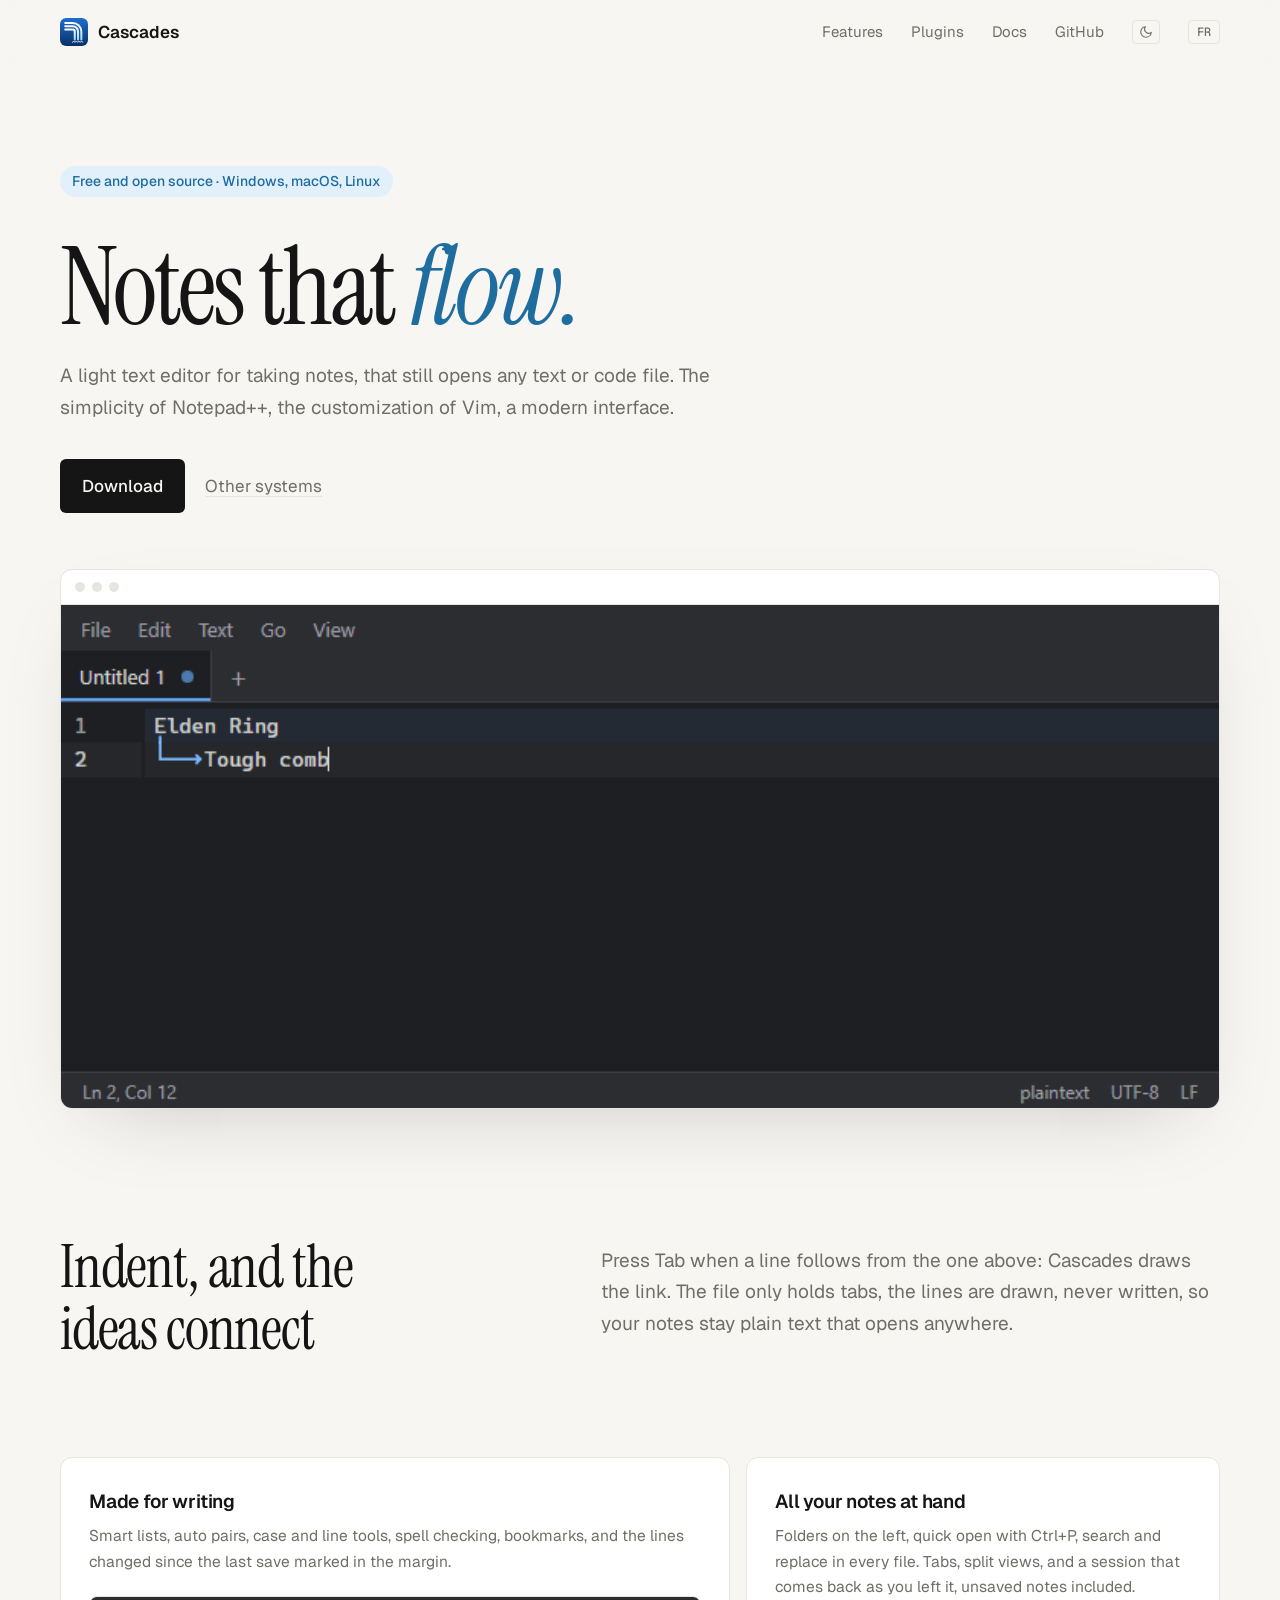
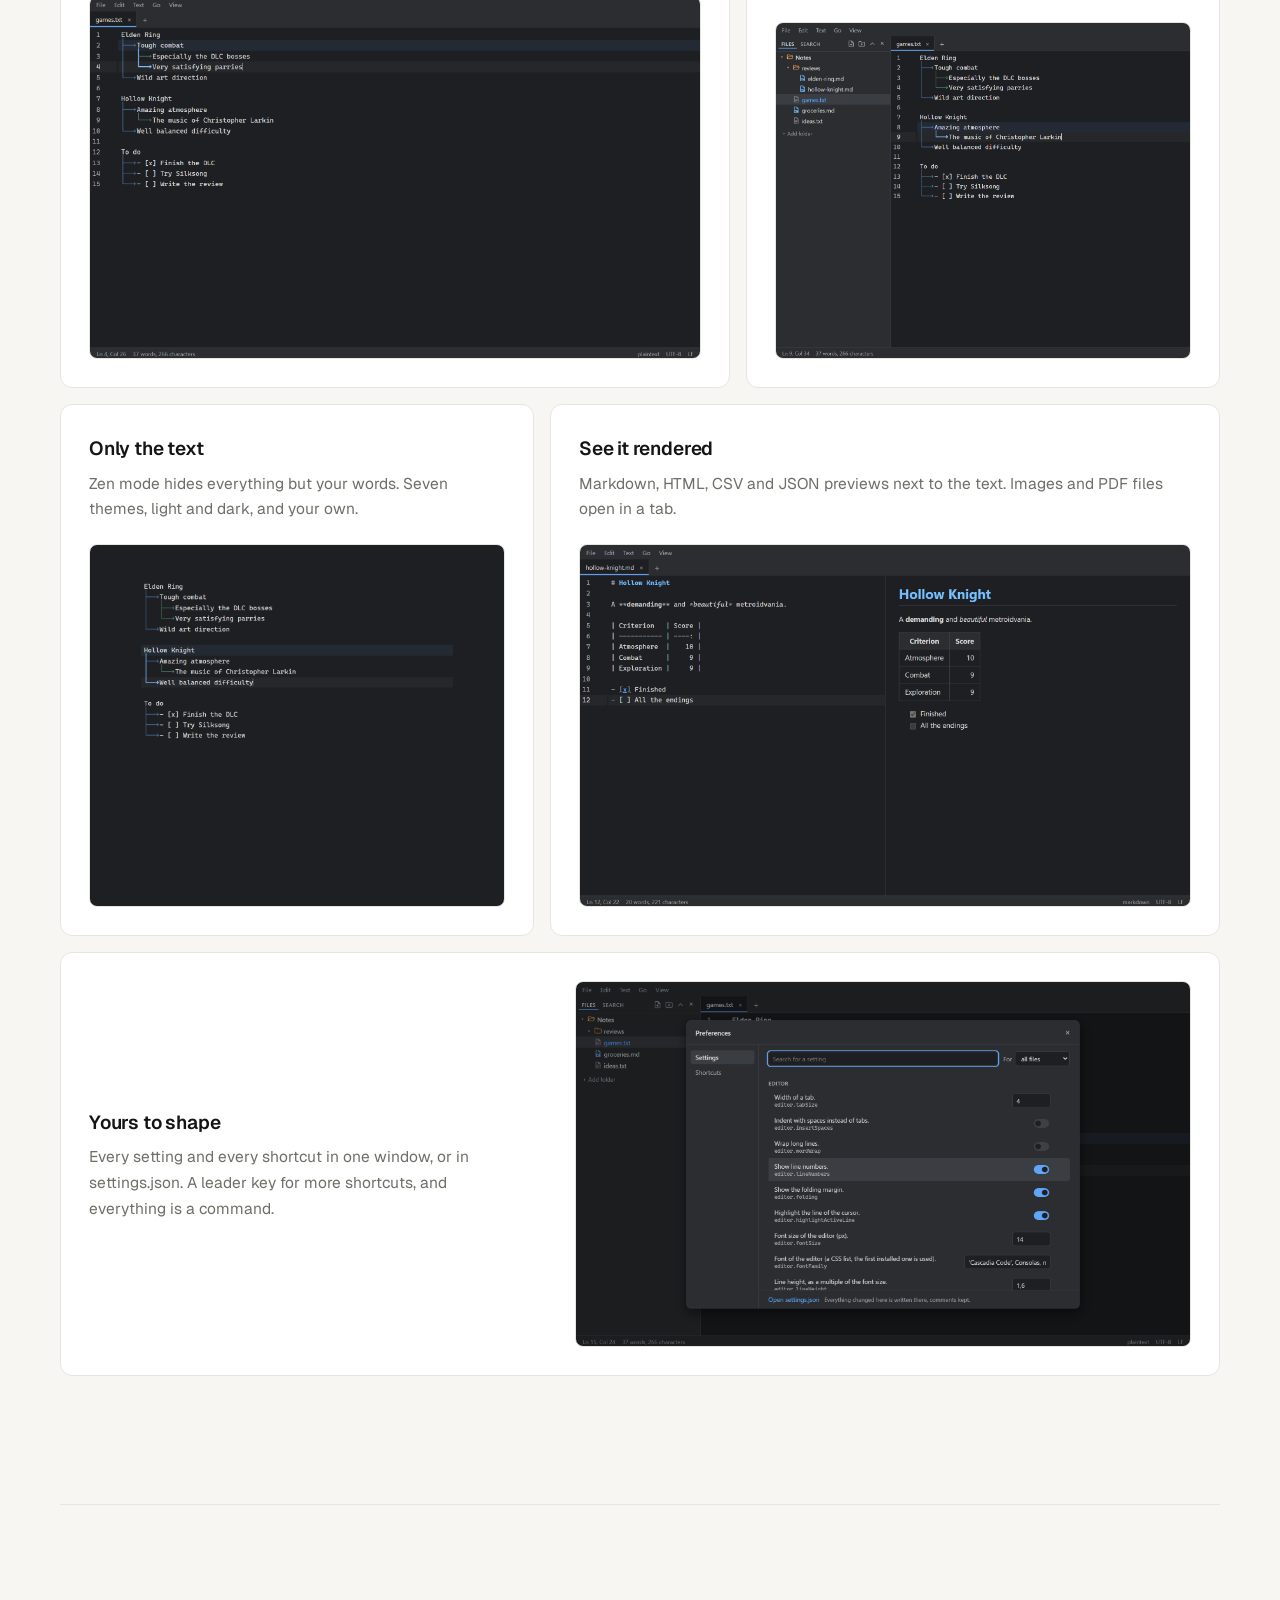
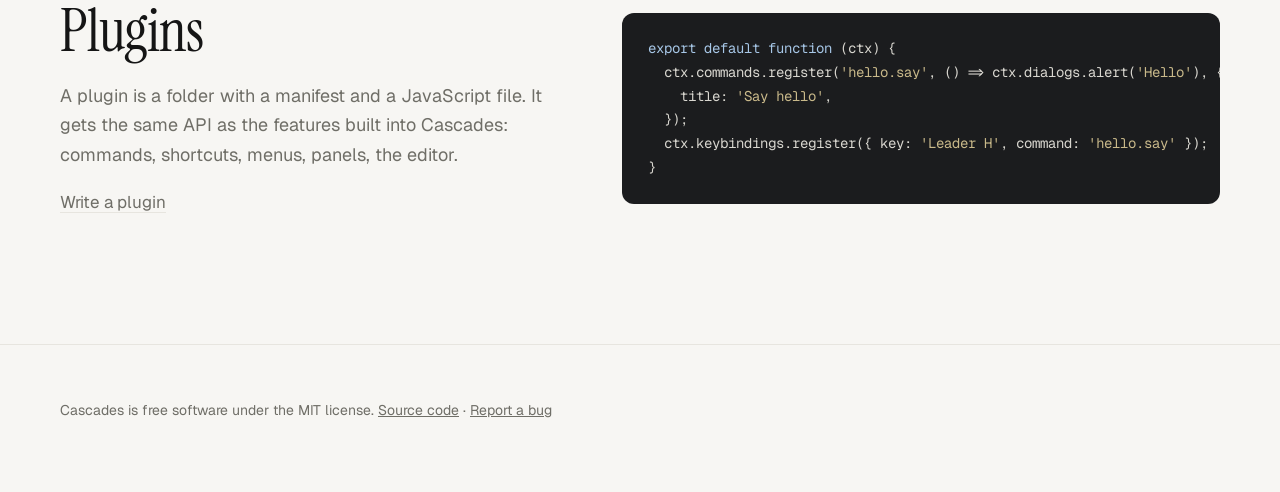
==== commit 51179e1f: "feat: share image, open graph tags, structured data and sitemap" ====
--- a/index.html
+++ b/index.html
@@ -8,7 +8,40 @@
       name="description"
       content="A light text editor for taking notes, that still opens any text or code file. Free and open source, for Windows, macOS and Linux."
     />
+    <link rel="canonical" href="https://anderson3x11.dev/cascades-site/" />
     <link rel="icon" href="assets/logo.svg" type="image/svg+xml" />
+    <link rel="apple-touch-icon" href="assets/apple-touch-icon.png" />
+    <meta name="theme-color" content="#f7f6f3" media="(prefers-color-scheme: light)" />
+    <meta name="theme-color" content="#161615" media="(prefers-color-scheme: dark)" />
+    <meta property="og:type" content="website" />
+    <meta property="og:site_name" content="Cascades" />
+    <meta property="og:url" content="https://anderson3x11.dev/cascades-site/" />
+    <meta property="og:title" content="Cascades, a light editor for your notes" />
+    <meta
+      property="og:description"
+      content="A light text editor for taking notes, that still opens any text or code file. Free and open source, for Windows, macOS and Linux."
+    />
+    <meta property="og:image" content="https://anderson3x11.dev/cascades-site/assets/og.png" />
+    <meta property="og:image:width" content="1200" />
+    <meta property="og:image:height" content="630" />
+    <meta property="og:image:alt" content="Cascades: notes that flow. The editor with an indented note." />
+    <meta name="twitter:card" content="summary_large_image" />
+    <script type="application/ld+json">
+      {
+        "@context": "https://schema.org",
+        "@type": "SoftwareApplication",
+        "name": "Cascades",
+        "description": "A light text editor for taking notes, that still opens any text or code file.",
+        "url": "https://anderson3x11.dev/cascades-site/",
+        "downloadUrl": "https://github.com/anderson3x11/cascades/releases/latest",
+        "image": "https://anderson3x11.dev/cascades-site/assets/og.png",
+        "applicationCategory": "DeveloperApplication",
+        "operatingSystem": "Windows, macOS, Linux",
+        "license": "https://opensource.org/licenses/MIT",
+        "offers": { "@type": "Offer", "price": "0", "priceCurrency": "EUR" },
+        "author": { "@type": "Person", "name": "anderson3x11", "url": "https://anderson3x11.dev/" }
+      }
+    </script>
     <link rel="preconnect" href="https://fonts.googleapis.com" />
     <link rel="preconnect" href="https://fonts.gstatic.com" crossorigin />
     <link
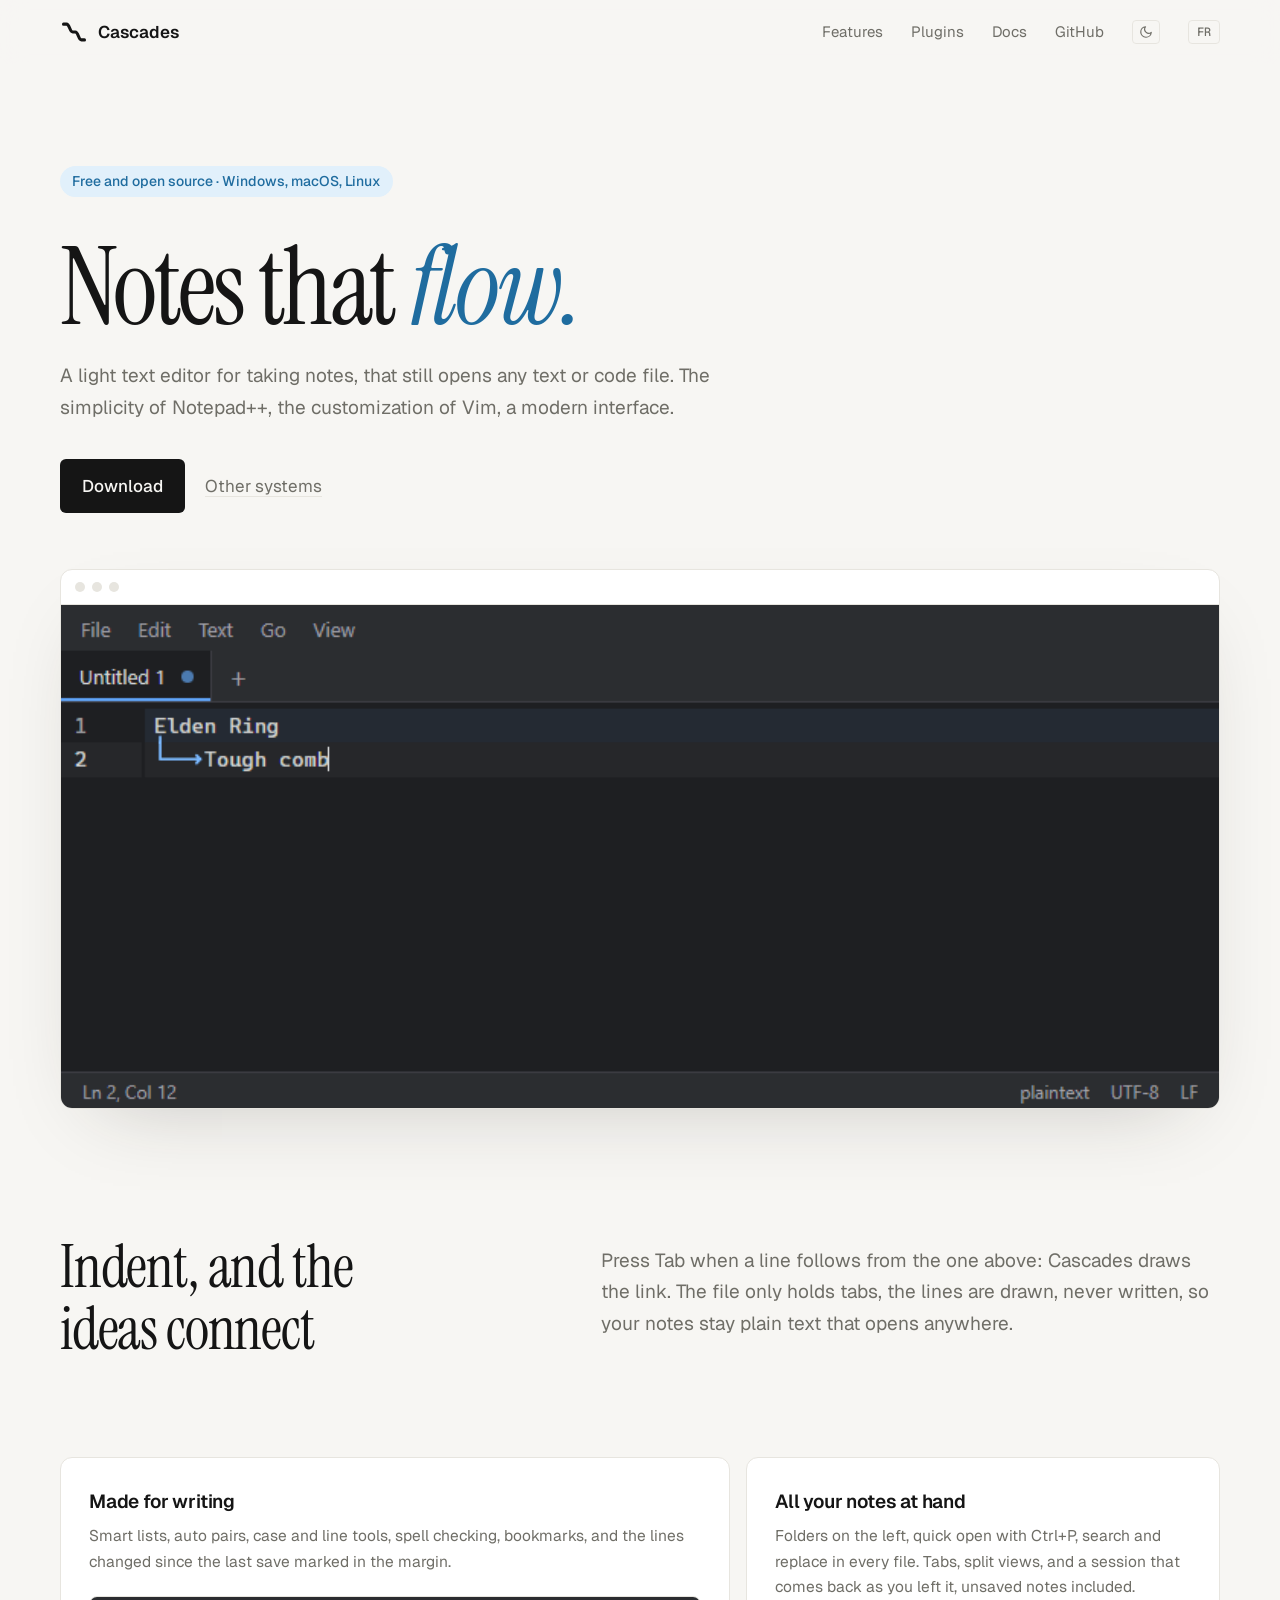
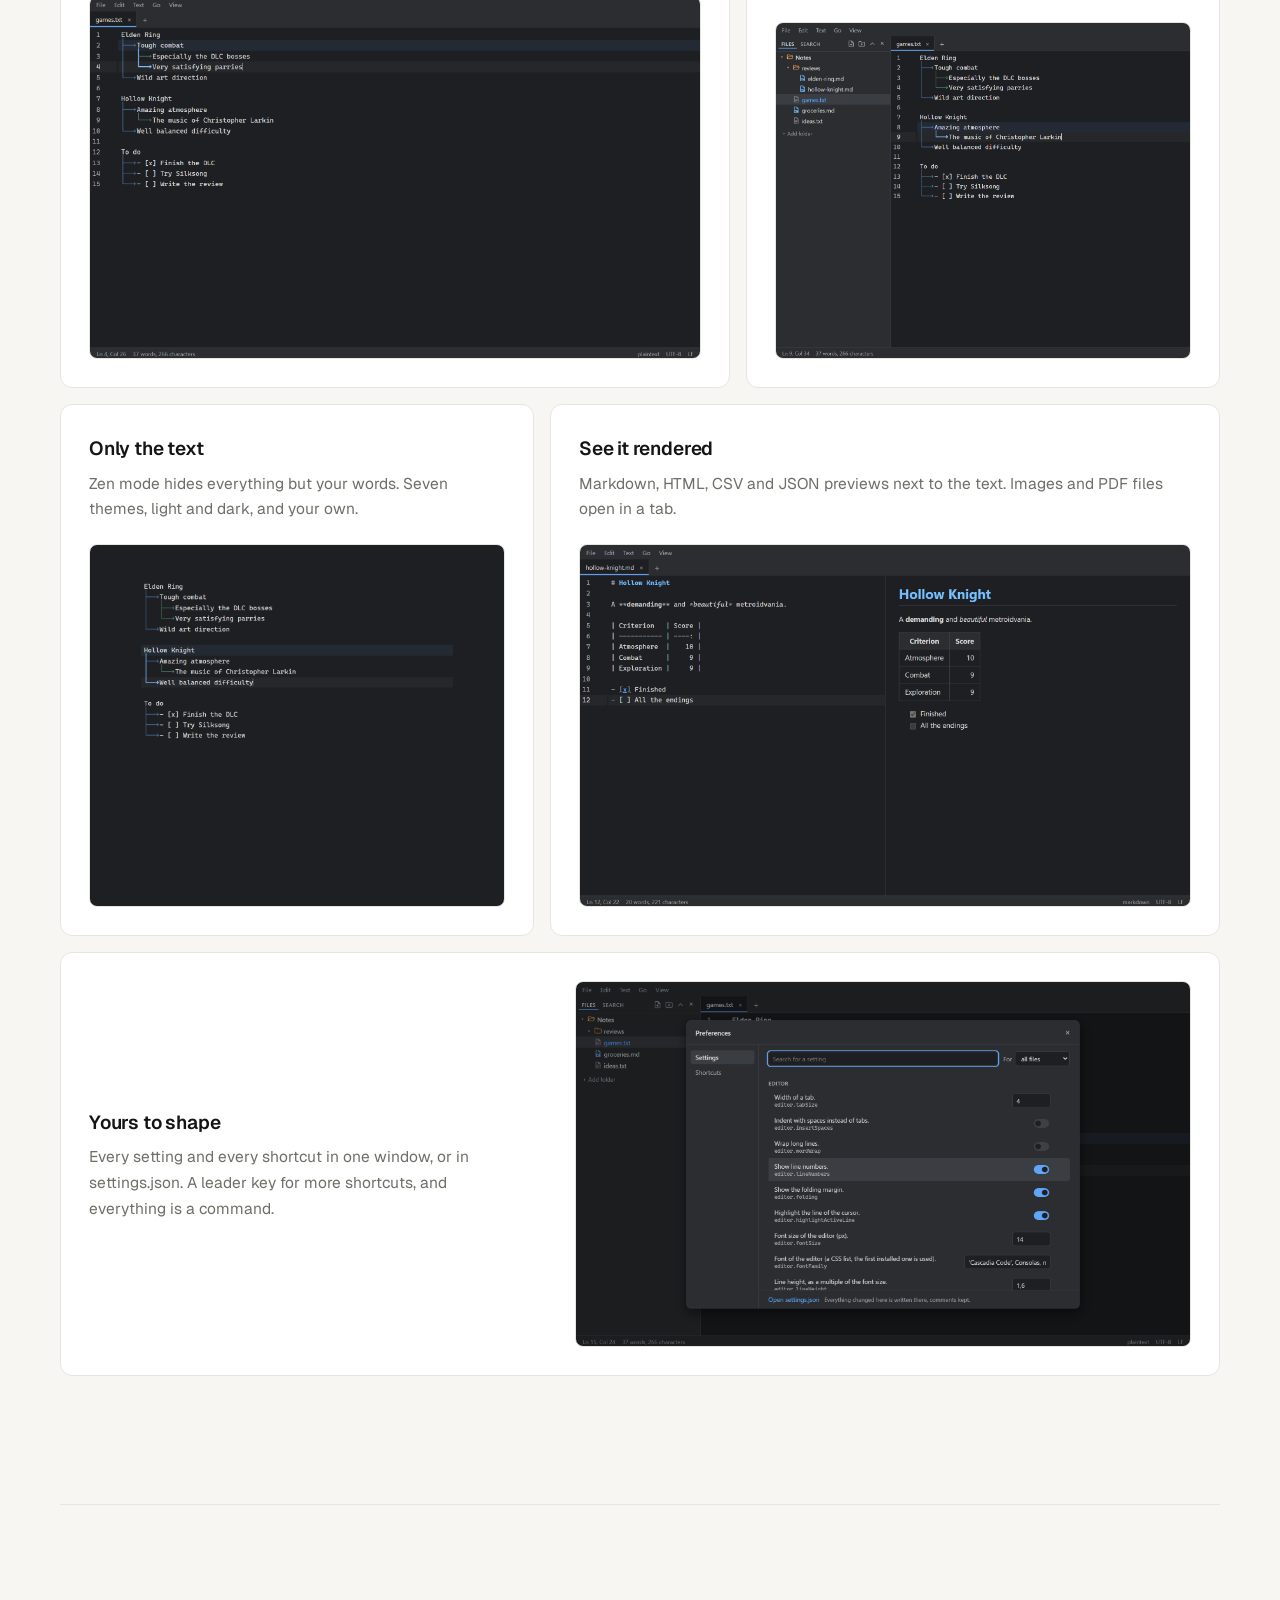
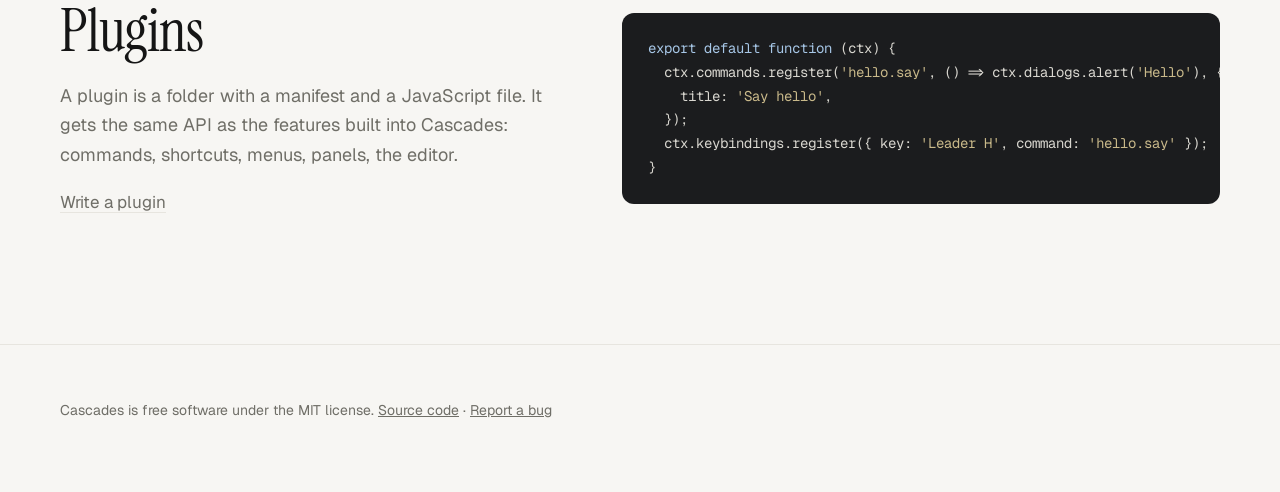
==== commit fbdd7416: "feat: new black and white logo" ====
--- a/index.html
+++ b/index.html
@@ -69,7 +69,7 @@
   <body>
     <header class="top">
       <a class="brand" href="#">
-        <img src="assets/logo.svg" alt="" width="28" height="28" />
+        <svg width="28" height="28" viewBox="0 0 64 64" aria-hidden="true"><path d="M8 14 H15 C22 14 22 32 29 32 H35 C42 32 42 50 49 50 H56" fill="none" stroke="currentColor" stroke-width="7" stroke-linecap="round" stroke-linejoin="round" /></svg>
         <span>Cascades</span>
       </a>
       <nav>
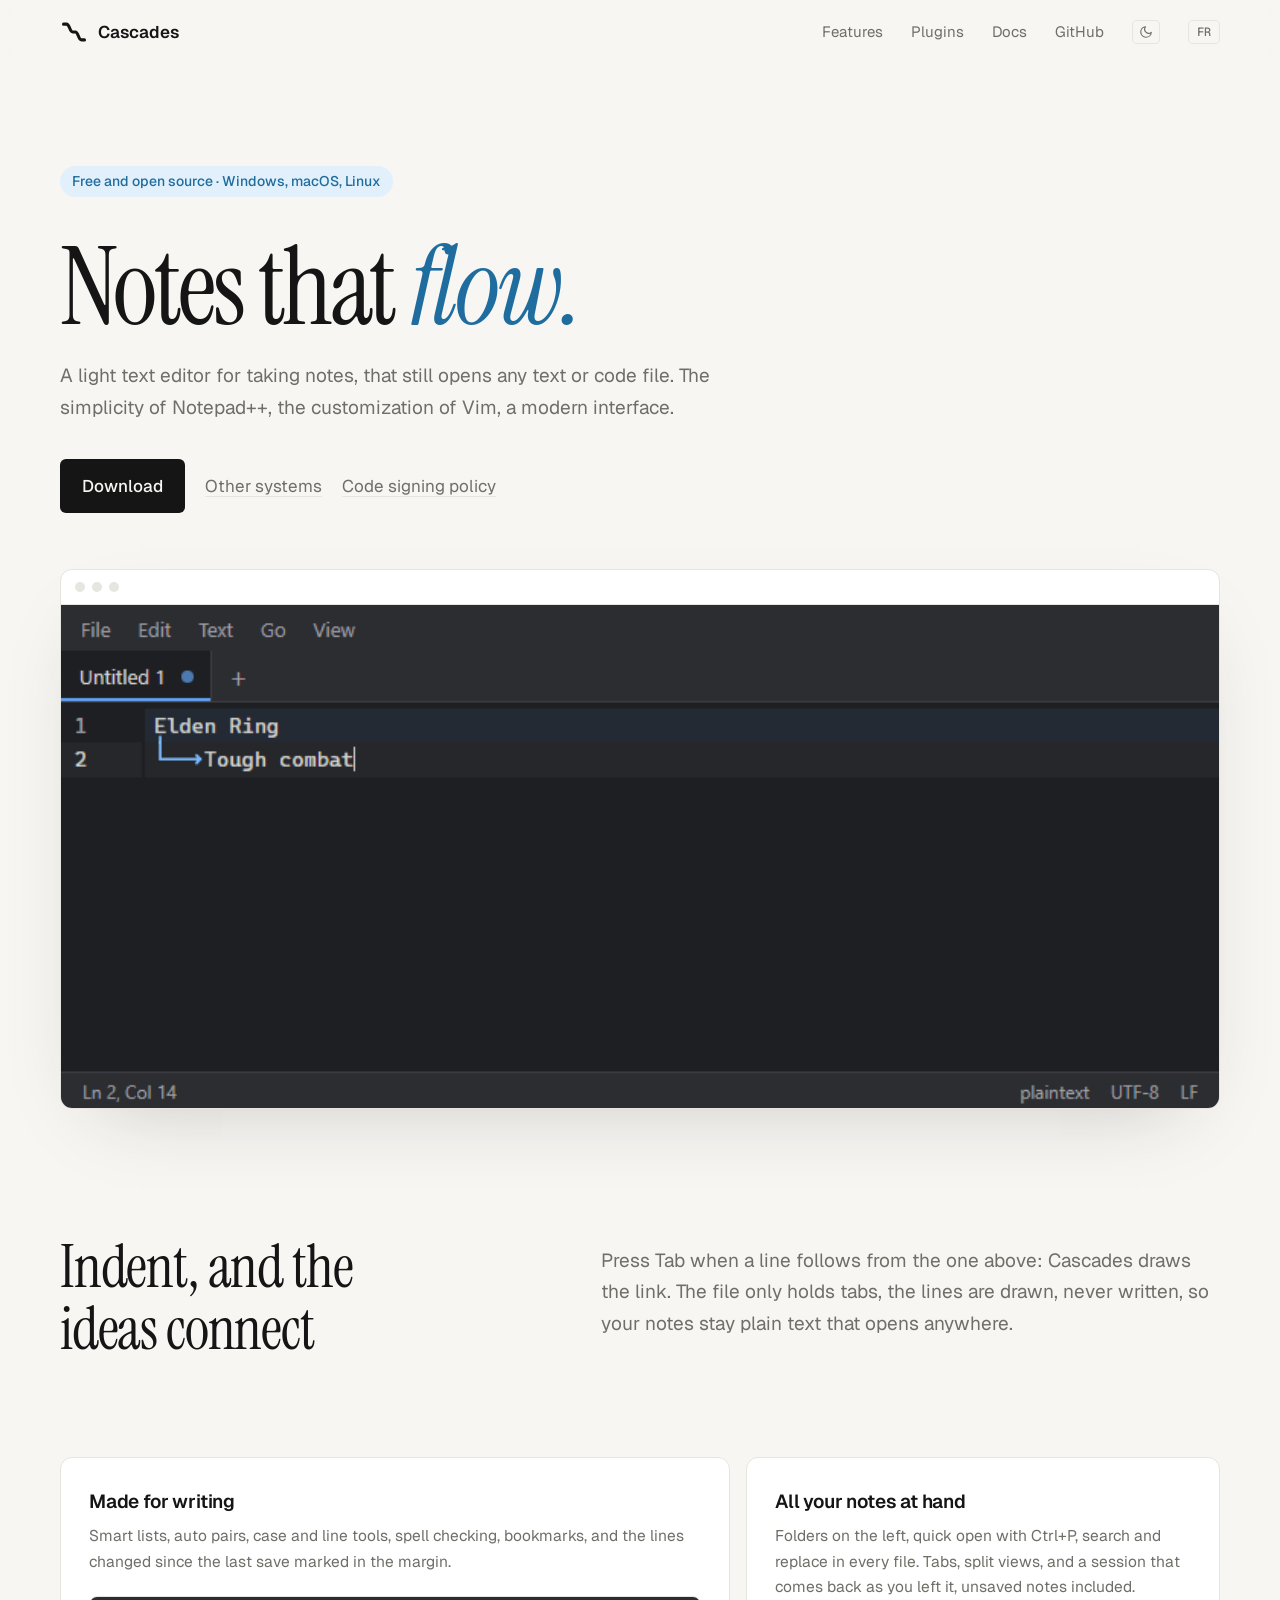
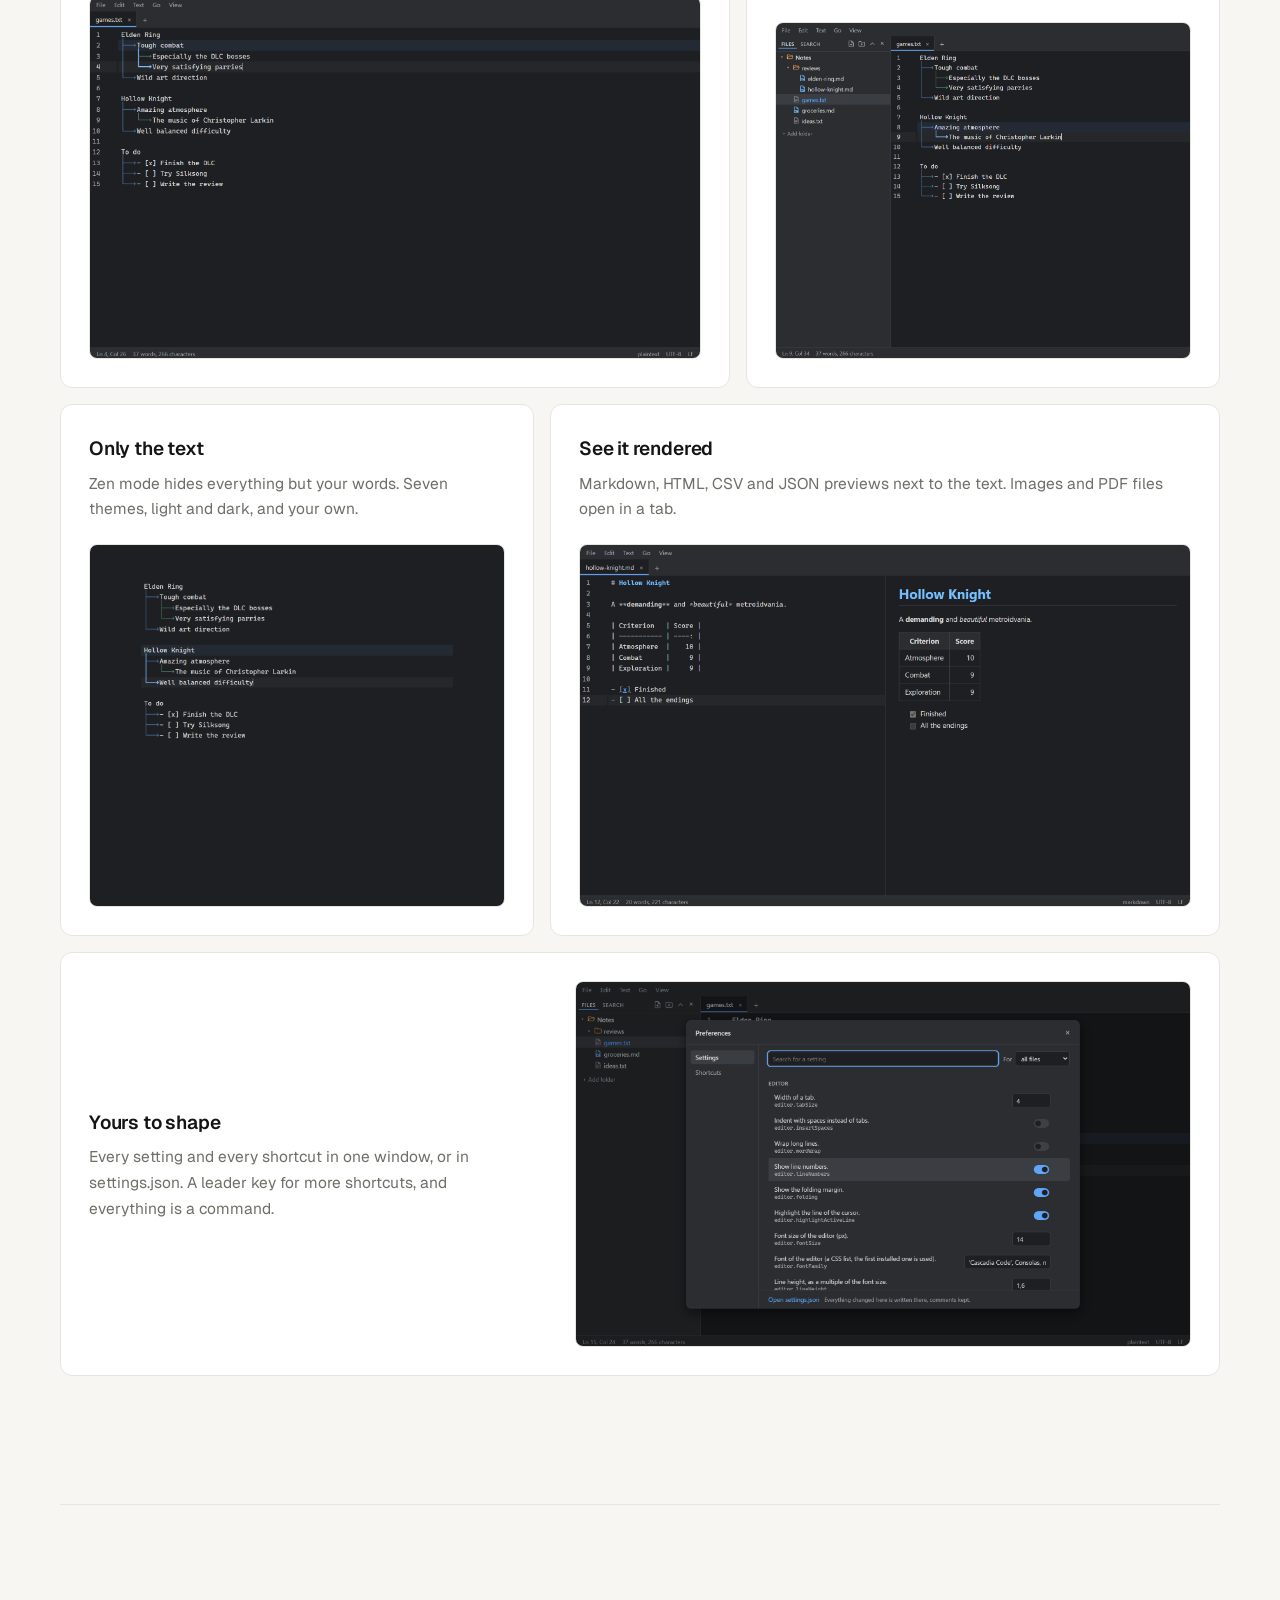
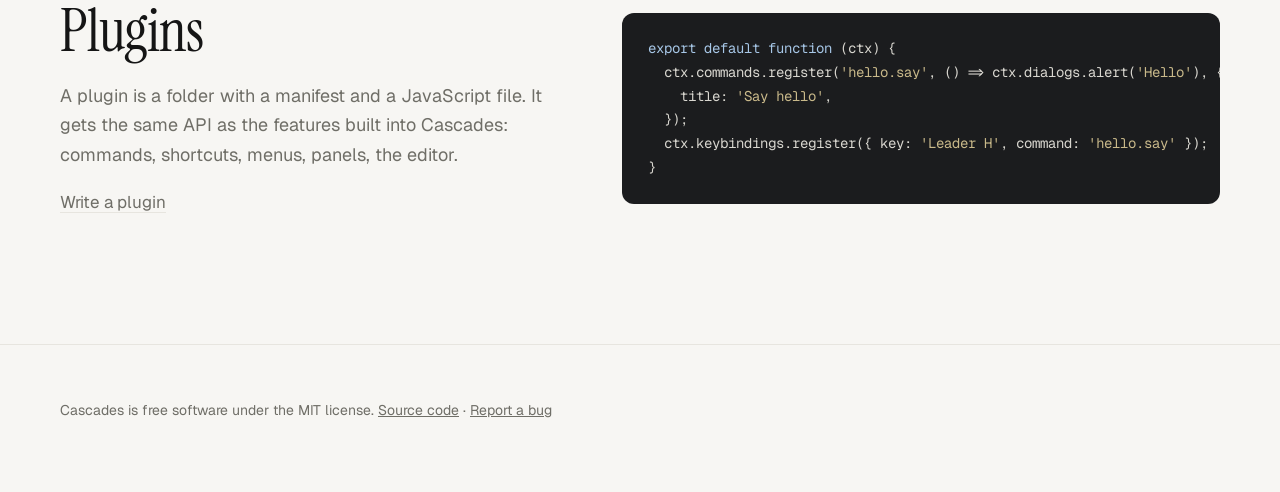
==== commit 2199e660: "feat: link the code signing policy next to the download" ====
--- a/index.html
+++ b/index.html
@@ -102,6 +102,7 @@
           <a class="link" href="https://github.com/anderson3x11/cascades/releases/latest" data-i18n="hero.others"
             >Other systems</a
           >
+          <a class="link" href="https://github.com/anderson3x11/cascades#code-signing-policy">Code signing policy</a>
         </div>
       </section>
 
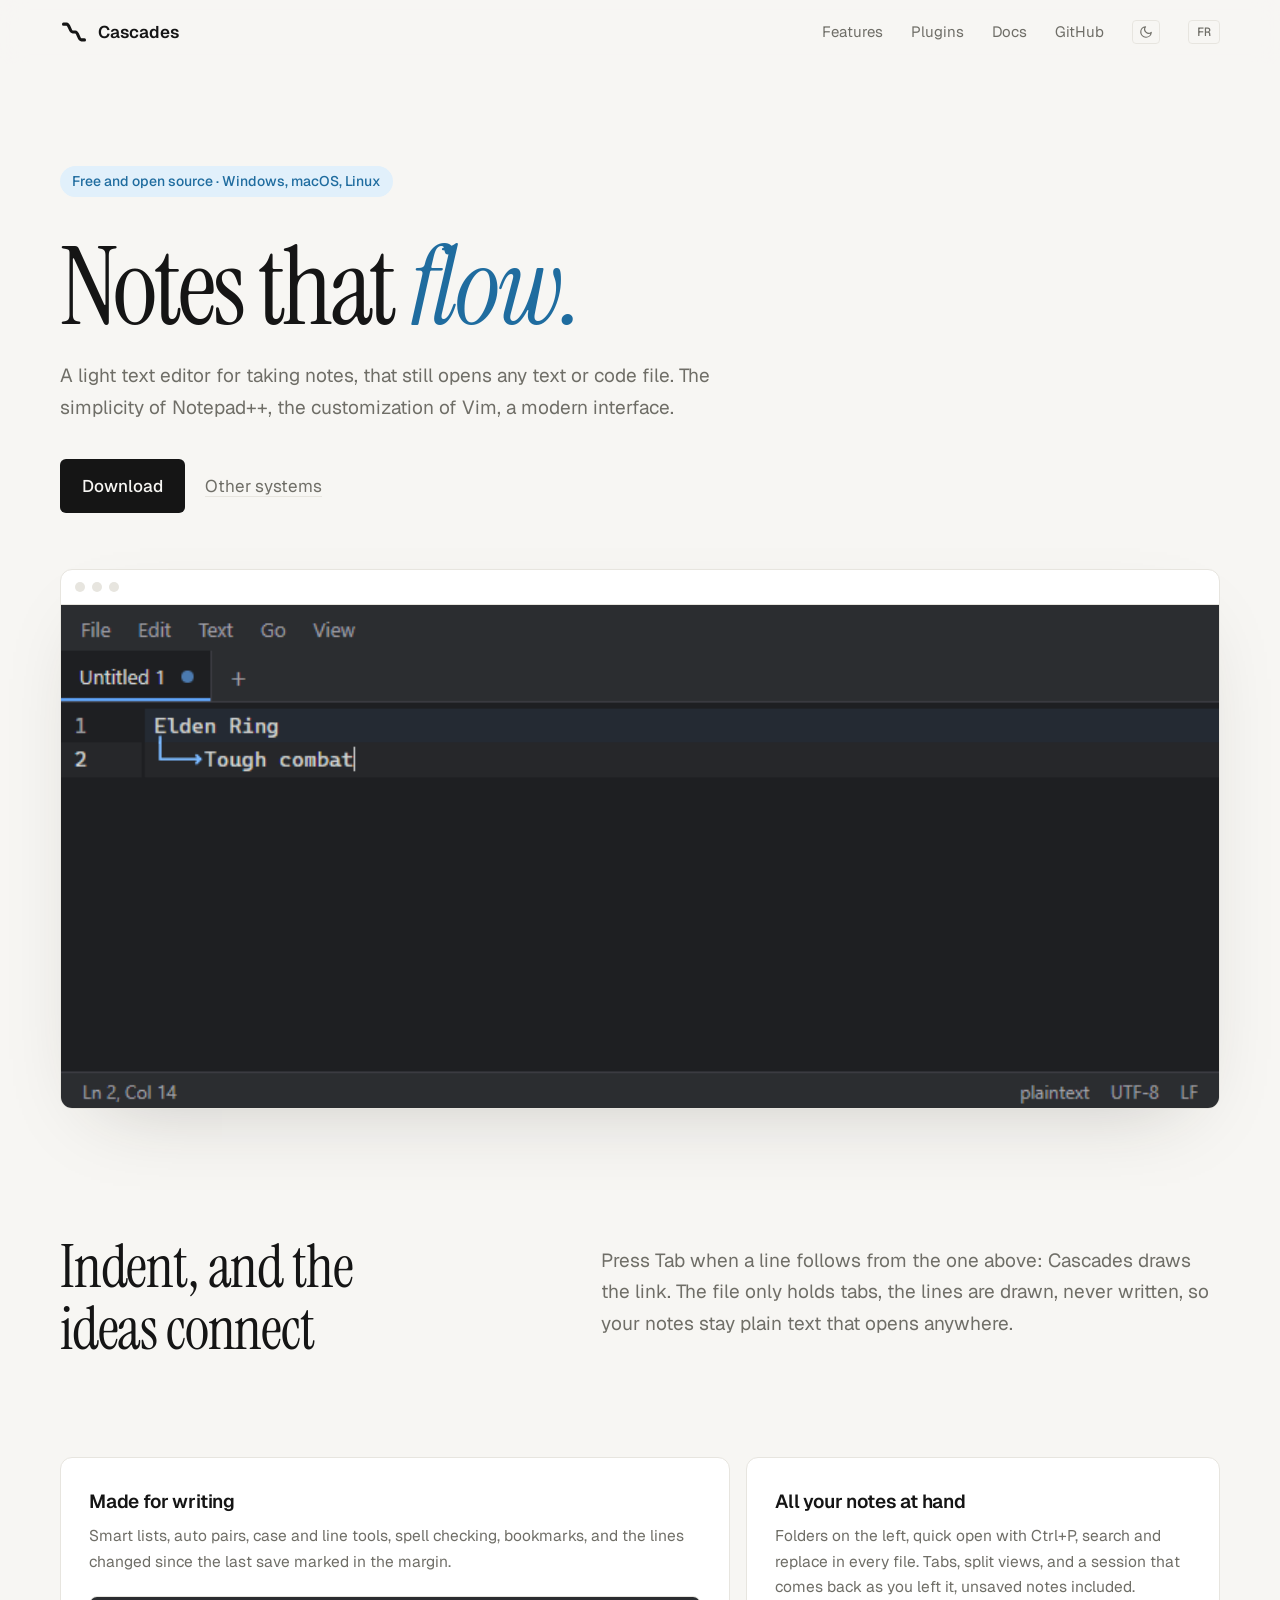
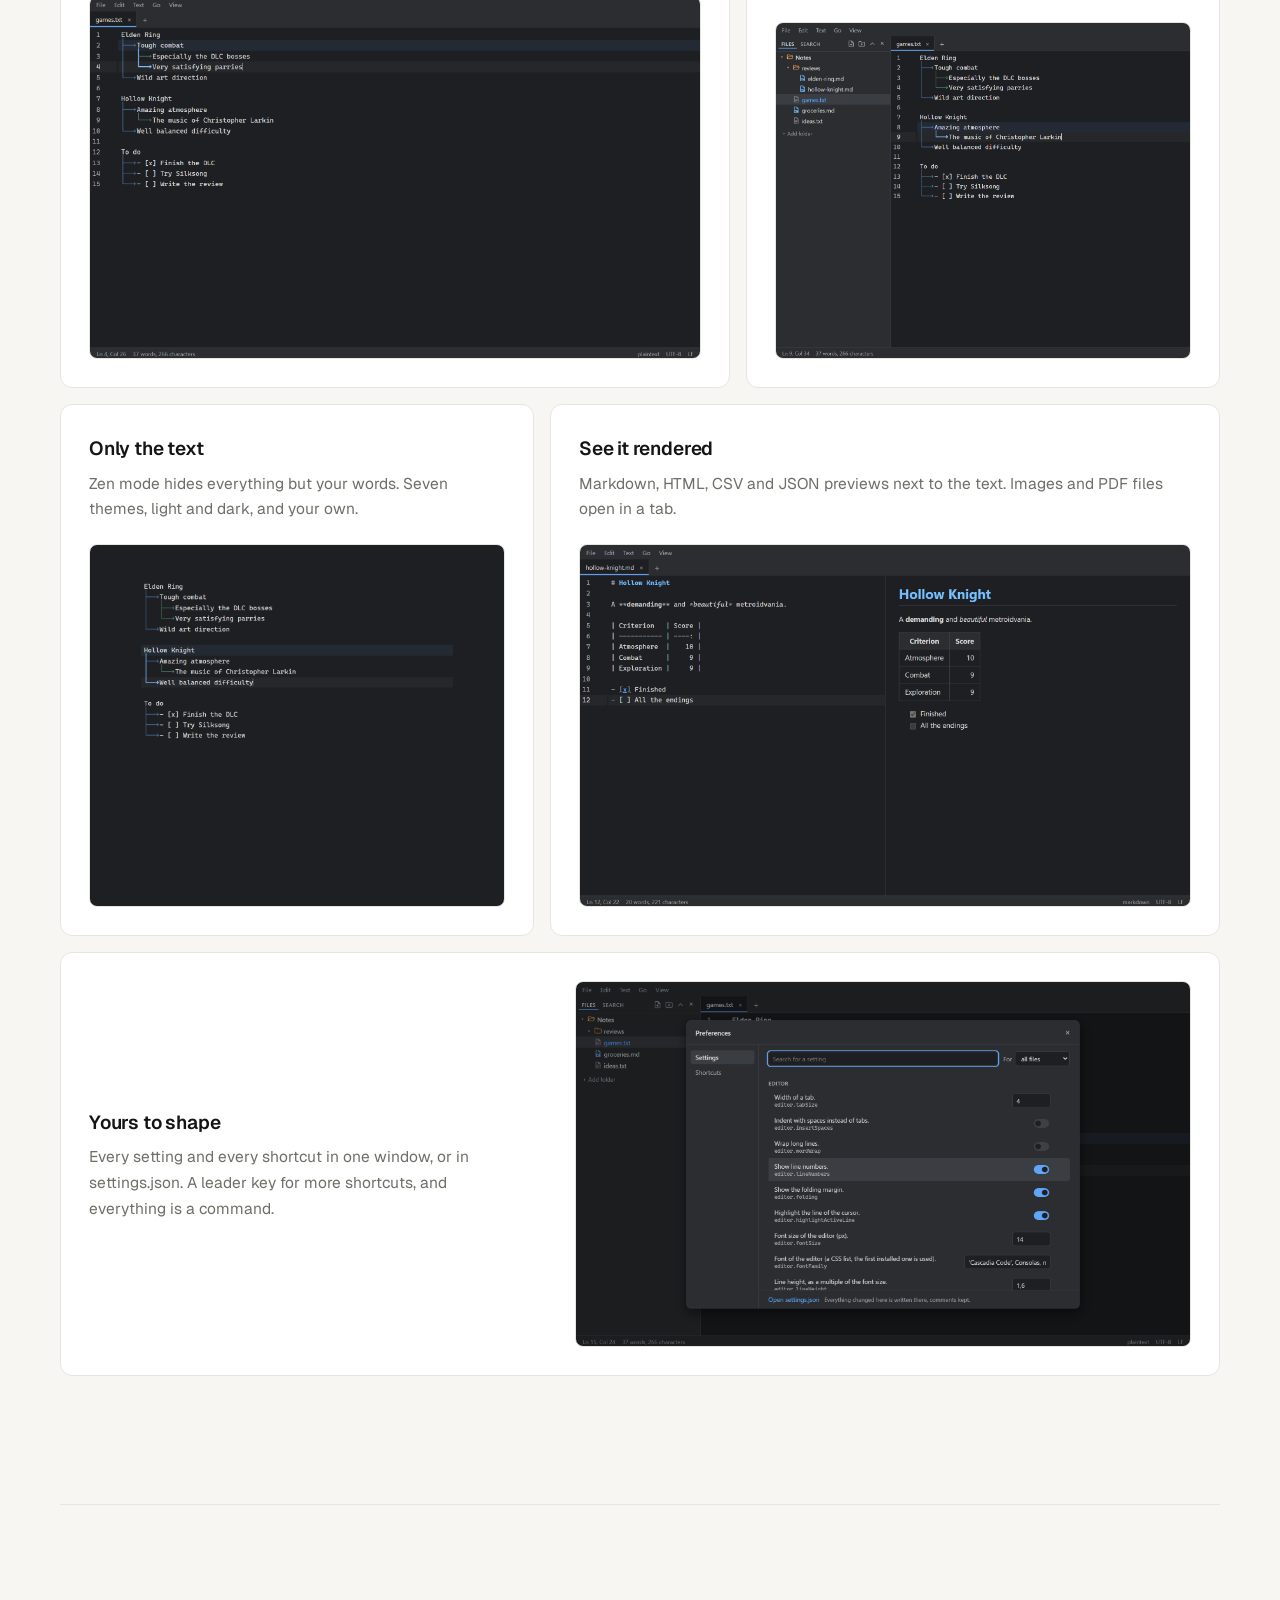
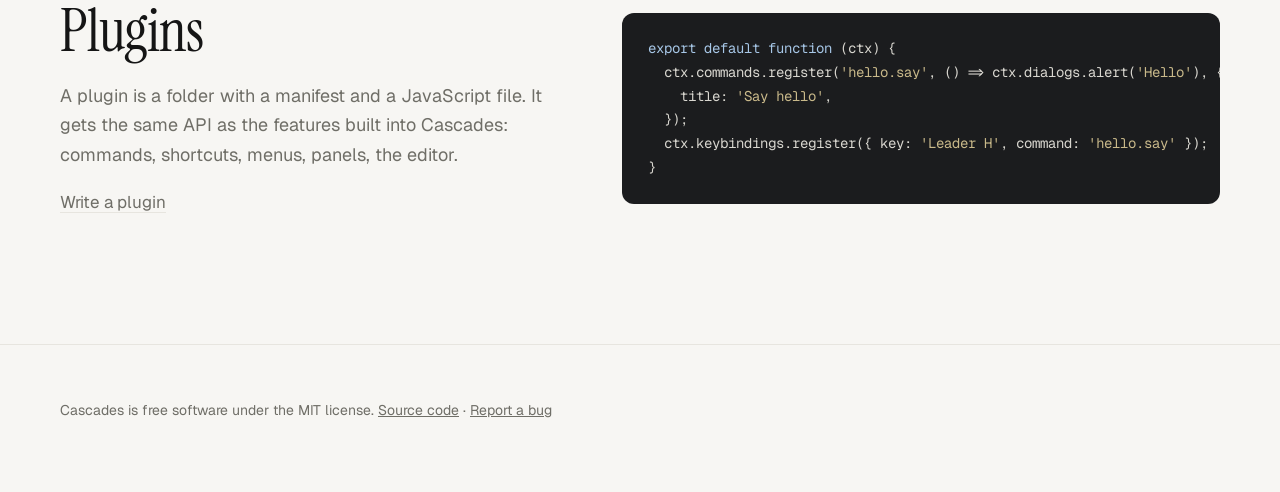
==== commit 03885e83: "fix: remove the code signing policy link" ====
--- a/index.html
+++ b/index.html
@@ -102,7 +102,6 @@
           <a class="link" href="https://github.com/anderson3x11/cascades/releases/latest" data-i18n="hero.others"
             >Other systems</a
           >
-          <a class="link" href="https://github.com/anderson3x11/cascades#code-signing-policy">Code signing policy</a>
         </div>
       </section>
 
